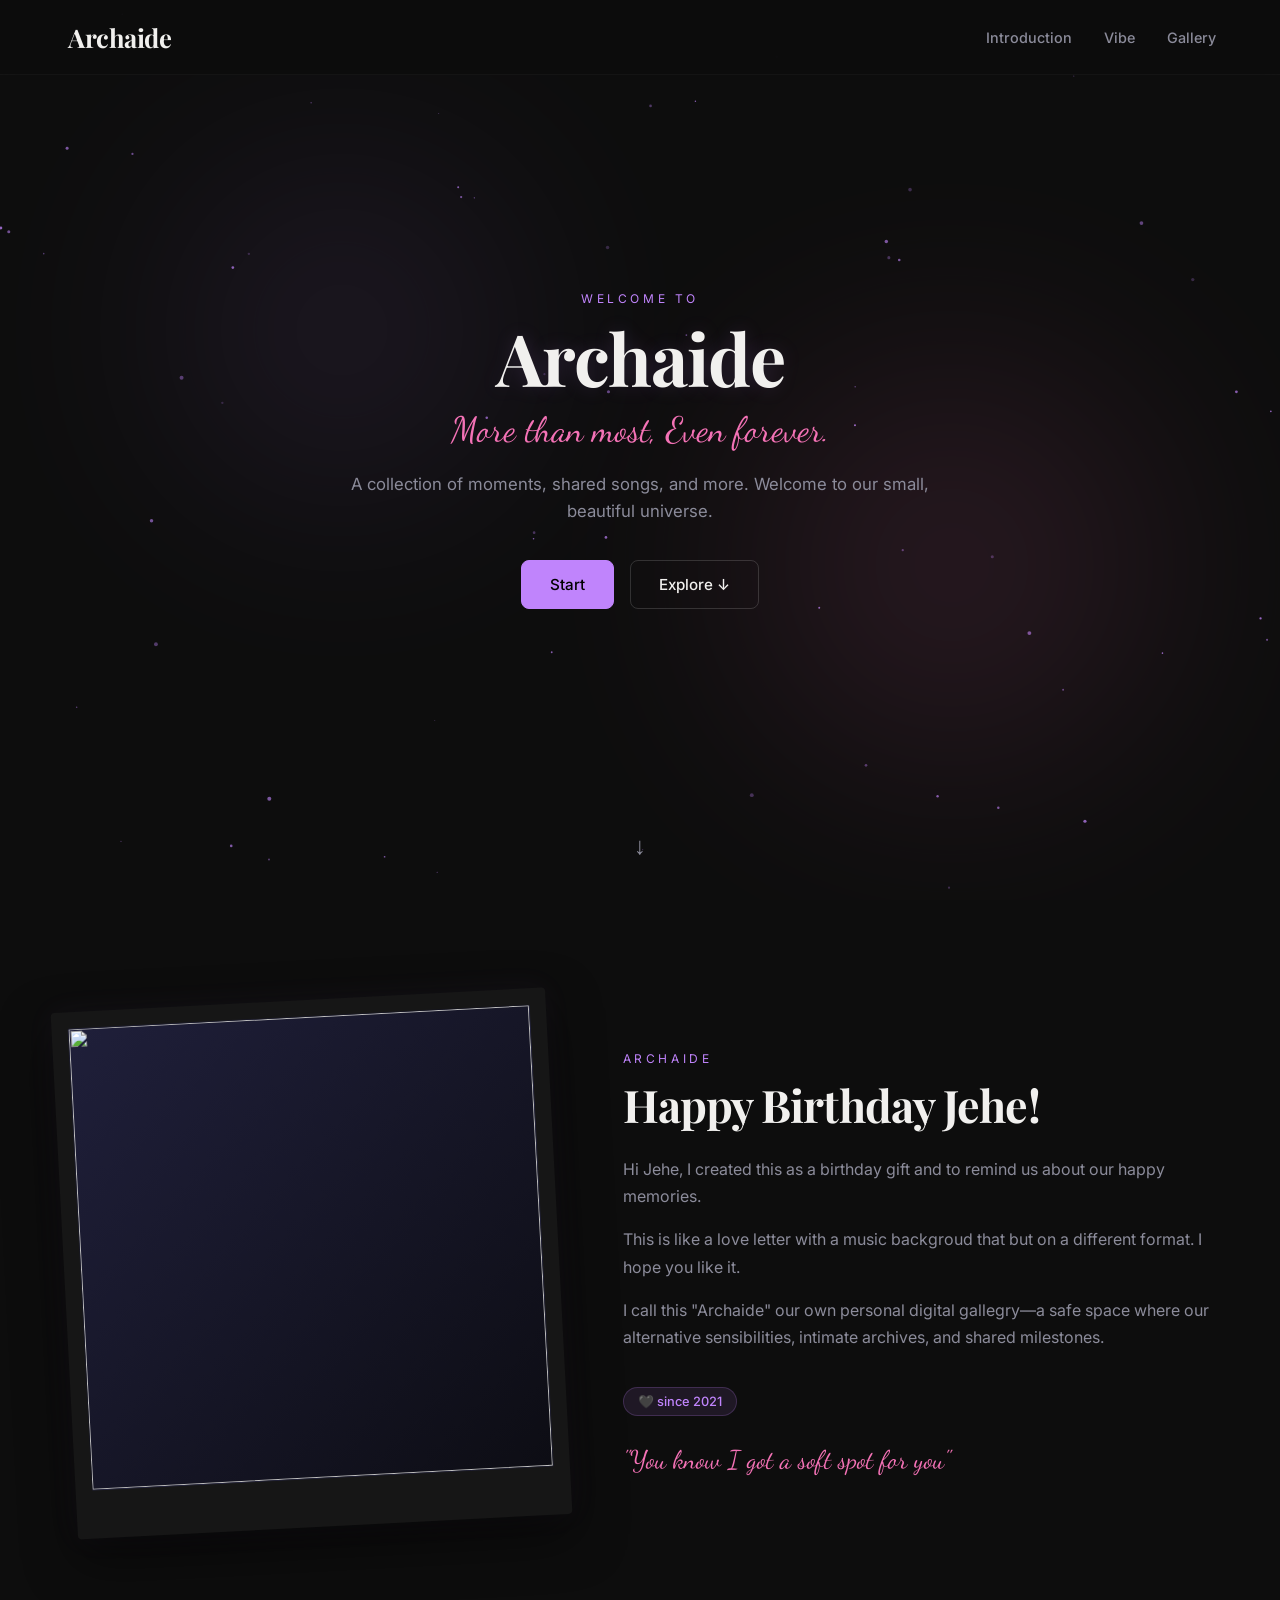
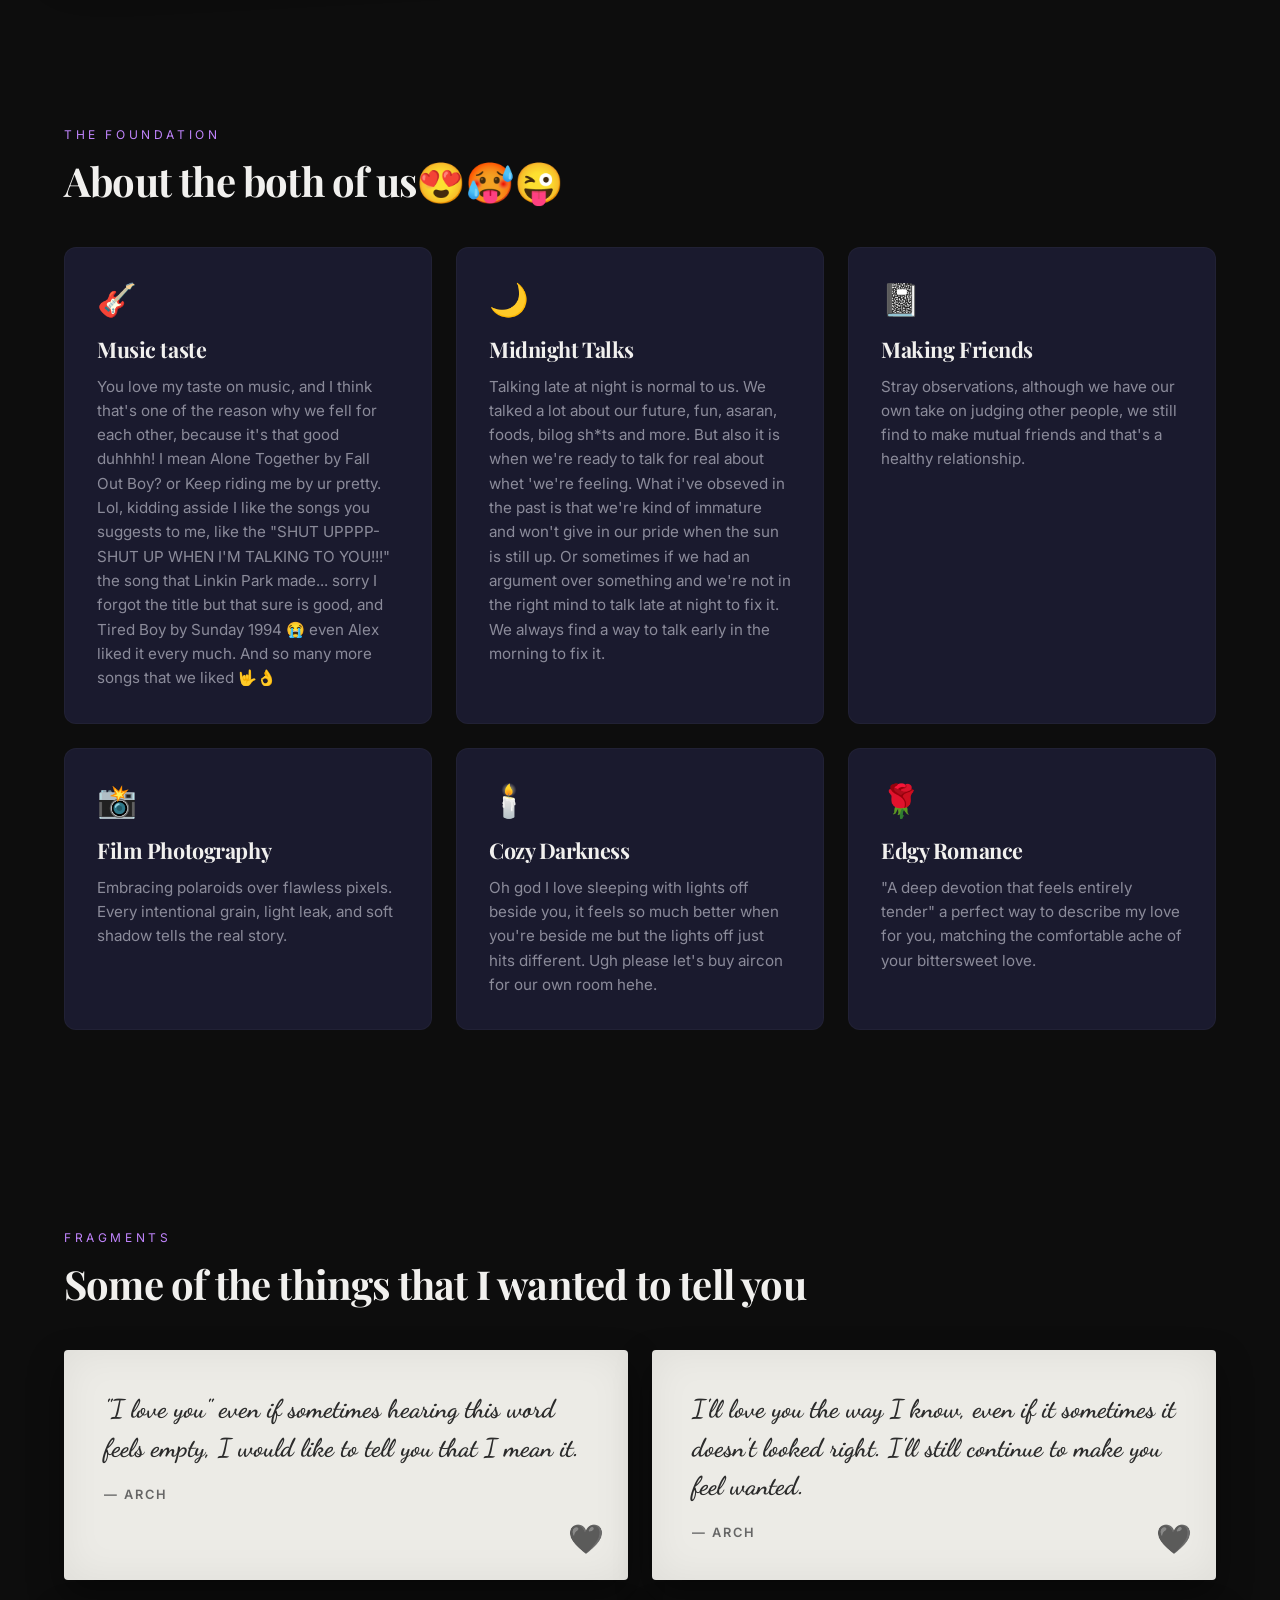
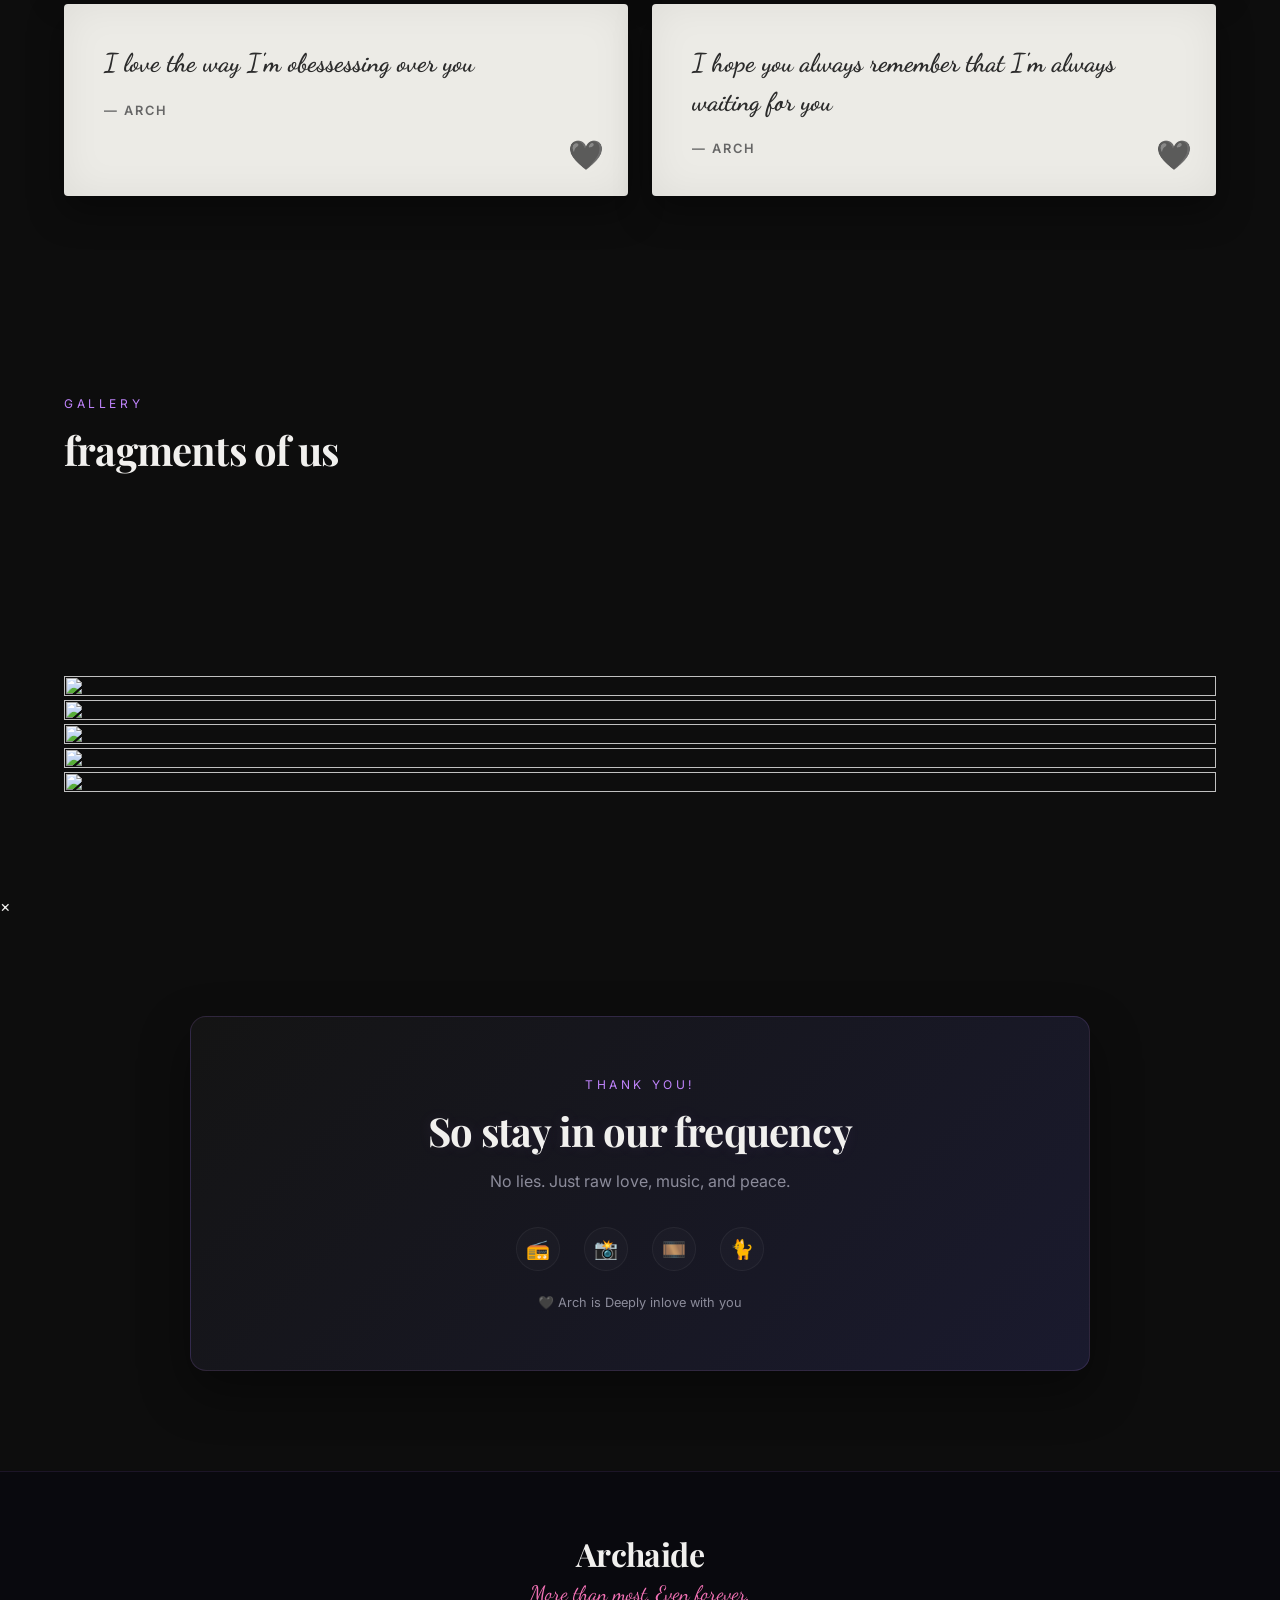
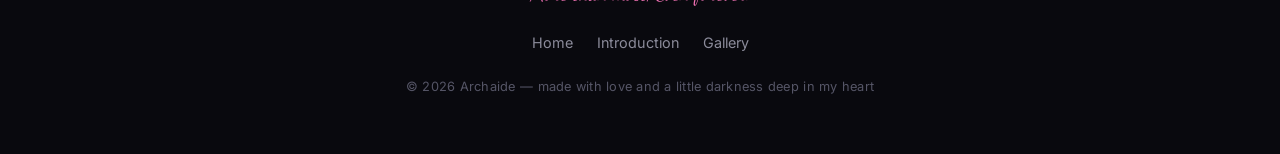
==== homepage.html @ 04b9ecdd "Add files via upload" ====
<!DOCTYPE html>
<html lang="en">


<head>
    <meta charset="UTF-8">
    <meta name="viewport" content="width=device-width, initial-scale=1.0">
    <title>Archaide ♥</title>
    <link rel="icon" type="image/png" href="./Resources/A.png">
    <link rel="preconnect" href="https://fonts.googleapis.com">
    <link rel="preconnect" href="https://fonts.gstatic.com" crossorigin>
    <link href="https://fonts.googleapis.com/css2?family=Dancing+Script:wght@500;700&family=Inter:wght@300;400;500;600&family=Playfair+Display:ital,wght@0,600;0,700;1,400&display=swap" rel="stylesheet">
    <link rel="stylesheet" href="styles.css">

</head>

<body>
    
    <header>
        <div class="nav-container">
            <a href="#hero" class="logo font-display"> <img src="/Resources/" alt=""> Archaide</a>
            <button class="menu-toggle" aria-label="Toggle Menu" id="menuBtn">
                <span></span>
                <span></span>
                <span></span>
            </button>
            <nav class="nav-links" id="navLinks">
                <a href="#about" class="nav-item">Introduction</a>
                <a href="#vibe" class="nav-item">Vibe</a>
                <a href="#gallery" class="nav-item">Gallery</a>
            </nav>
        </div>
    </header>

    <section id="hero">
        <canvas id="hero-canvas"></canvas>
        <div class="hero-orbs">
            <div class="orb orb-1"></div>
            <div class="orb orb-2"></div>
        </div>
        <div class="hero-content">
            <span class="sidebar-label section-eyebrow">welcome to</span>
            <h1 class="font-display">Archaide</h1>
            <span class="font-accent">More than most, Even forever.</span>
            <p class="hero-tagline">
                A collection of moments, shared songs, and more. Welcome to our small, beautiful universe.
            </p>
            <div class="hero-ctas">
                <a href="#about" class="btn btn-primary"> Start</a>
                <a href="#vibe" class="btn btn-outline">Explore &darr;</a>
            </div>
        </div>
        <button class="scroll-indicator" onclick="document.getElementById('about').scrollIntoView();" aria-label="Scroll down">
            &darr;
        </button>
    </section>
    
</div>

    <section id="about" class="reveal">
        <div class="grid about-wrapper">
            <div class="polaroid-container">
                <div class="polaroid">
                    <div class="photo-placeholder">
                        <img src="/Resources/jehe.jpg" class="responsive-img">
                    </div>
                </div>
            </div>
            <div class="about-text">
                <span class="section-eyebrow">ARCHAIDE</span>
                <h2 class="font-display">Happy Birthday Jehe!</h2>
                <p>
                    Hi Jehe, I created this as a birthday gift and to remind us about our happy memories.
                </p>
                <p>
                    This is like a love letter with a music backgroud that but on a different format. I hope you like it.
                </p>
                <p>
                    I call this "Archaide" our own personal digital gallegry—a safe space where our alternative sensibilities, intimate archives, and shared milestones.
                </p>
                <span class="badge-since">🖤 since 2021</span>
                <span class="font-accent about-quote">"You know  I got a soft spot for you"</span>
            </div>
        </div>
    </section>

    <section id="vibe" class="reveal">
        <span class="section-eyebrow">the foundation</span>
        <h2 class="section-title font-display">About the both of us😍🥵😜</h2>
        <div class="grid vibe-grid">
            <div class="dark-card vibe-card">
                <span class="vibe-icon">🎸</span>
                <h3>Music taste</h3>
                <p>You love my taste on music, and I think that's one of the reason why we fell for each other, because it's that good duhhhh! I mean Alone Together by Fall Out Boy? or Keep riding me by ur pretty. Lol, kidding asside I like the songs you suggests to me, like the "SHUT UPPPP- SHUT UP WHEN I'M TALKING TO YOU!!!" the song that Linkin Park made... sorry I forgot the title but that sure is good, and Tired Boy by Sunday 1994 😭 even Alex liked it every much. And so many more songs that we liked 🤟👌 </p>
            </div>
            <div class="dark-card vibe-card">
                <span class="vibe-icon">🌙</span>
                <h3>Midnight Talks </h3>
                <p>Talking late at night is normal to us. We talked a lot about our future, fun, asaran, foods, bilog sh*ts and more. But also it is when we're ready to talk for real about whet 'we're feeling. What i've obseved in the past is that we're kind of immature and won't give in our pride when the sun is still up. Or sometimes if we had an argument over something and we're not in the right mind to talk late at night to fix it. We always find a way to talk early in the morning to fix it. </p>
            </div>
            <div class="dark-card vibe-card">
                <span class="vibe-icon">📓</span>
                <h3>Making Friends</h3>
                <p>Stray observations, although we have our own take on judging other people, we still find to make mutual friends and that's a healthy relationship. </p>
            </div>
            <div class="dark-card vibe-card">
                <span class="vibe-icon">📸</span>
                <h3>Film Photography</h3>
                <p>Embracing polaroids over flawless pixels. Every intentional grain, light leak, and soft shadow tells the real story.</p>
            </div>
            <div class="dark-card vibe-card">
                <span class="vibe-icon">🕯️</span>
                <h3>Cozy Darkness</h3>
                <p>Oh god I love sleeping with lights off beside you, it feels so much better when you're beside me but the lights off just hits different. Ugh please let's buy aircon for our own room hehe. </p>
            </div>
            <div class="dark-card vibe-card">
                <span class="vibe-icon">🌹</span>
                <h3>Edgy Romance</h3>
                <p>"A deep devotion that feels entirely tender" a perfect way to describe my love for you, matching the comfortable ache of your bittersweet love.</p>
            </div>
        </div>
    </section>

    <section id="letters" class="reveal">
        <span class="section-eyebrow">fragments</span>
        <h2 class="section-title font-display">Some of the things that I wanted to tell you </h2>
        <div class="grid letters-grid">
            <div class="letter-card">
                <p>"I love you" even if sometimes hearing this word feels empty, I would like to tell you that I mean it. </p>
                <div class="letter-author">— Arch </div>
                <div class="wax-seal">🖤</div>
            </div>
            <div class="letter-card">
                <p>I'll love you the way I know, even if it sometimes it doesn't looked right. I'll still continue to make you feel wanted. </p>
                <div class="letter-author">— Arch </div>
                <div class="wax-seal">🖤</div>
            </div>
            <div class="letter-card">
                <p>I love the way I'm obessessing over you </p>
                <div class="letter-author">— Arch </div>
                <div class="wax-seal">🖤</div>
            </div>
            <div class="letter-card">
                <p>I hope you always remember that I'm always waiting for you</p>
                <div class="letter-author">— Arch </div>
                <div class="wax-seal">🖤</div>
            </div>
        </div>
    </section>

    <section id="gallery" class="reveal">
        <span class="section-eyebrow">Gallery</span>
        <h2 class="section-title font-display">fragments of us</h2>
        
        <div class="card">
            <img src="./images/bebi.jfif" alt="">
        </div>

        <div class="card">
            <img src="./images/pic compilation.png" alt="">
        </div>
        
        <div class="card">
            <img src="./images/ulala.jfif" alt="">
        </div>

        <div class="card">
            <img src="./images/kulet.jfif" alt="">
        </div>

        <div class="card">
            <img src="images/1.jfif" alt="" class="">
        </div>

        <div class="card">
            <img src="images/gastos.jpg" alt="" class="">
        </div>

        <div class="card">
            <img src="images/food.jfif" alt="" class="">
        </div>

        <div class="card">
            <img src="images/eje.jfif" alt="" class="">
        </div>

        <div class="card2">
            <img src="images/dila.gif" alt="" style="height: 100%; width: 100%; object-fit: contain;">
        </div>        

        <div class="card2">
            <img src="images/hipi.gif" alt="" style="height: 100%; width: 100%; object-fit: contain;">
        </div>

        <div class="card2">
            <img src="images/kiss.gif" alt="" style="height: 100%; width: 100%; object-fit: contain;">
        </div>

        <div class="card2">
            <img src="images/eto.gif" alt="" style="height: 100%; width: 100%; object-fit: contain;">
        </div>

        <div class="card2">
            <img src="images/69.gif" alt=""style="height: 100%; width: 100%; object-fit: contain;">
        </div>

    </section>
        <div class="lightbox" id="lightbox">

        <span class="close">&times;</span>

        <img id="lightbox-img">

    </div>

    <section id="connect" class="reveal">
        <div class="connect-box">
            <span class="section-eyebrow">Thank you! </span>
            <h2 class="font-display"> So stay in our frequency</h2>
            <p>No lies. Just raw love, music, and peace.</p>

            <div class="social-row">
                <a href="#" class="social-icon" aria-label="Spotify">📻</a>
                <a href="#" class="social-icon" aria-label="Instagram">📸</a>
                <a href="#" class="social-icon" aria-label="TikTok">🎞️</a>
                <a href="#" class="social-icon" aria-label="Twitter">🐈‍</a>
            </div>
            <span class="social-proof">🖤 Arch is Deeply inlove with you</span>
        </div>
    </section>

    <footer>
        <div class="footer-container">
            <a href="#hero" class="logo font-display">Archaide</a>
            <span class="font-accent">More than most, Even forever.</span>
            <div class="footer-nav">
                <a href="#hero">Home</a>
                <a href="#about">Introduction </a>
                <a href="#gallery">Gallery</a>
            </div>
            <p class="copyright">&copy; 2026 Archaide &mdash; made with love and a little darkness deep in my heart</p>
        </div>
    </footer>

</div>

    <script>
        
        // Mobile Menu Navigation Toggle
        const menuBtn = document.getElementById('menuBtn');
        const navLinks = document.getElementById('navLinks');
        const navItems = document.querySelectorAll('.nav-item');

        menuBtn.addEventListener('click', () => {
            menuBtn.classList.toggle('active');
            navLinks.classList.toggle('active');
        });

        navItems.forEach(item => {
            item.addEventListener('click', () => {
                menuBtn.classList.remove('active');
                navLinks.classList.remove('active');
            });
        });

        // Intersection Observer for Scroll Animations
        const revealElements = document.querySelectorAll('.reveal');
        const navLinksArr = document.querySelectorAll('.nav-links a');

        const observerOptions = {
            root: null,
            threshold: 0.15,
            rootMargin: "0px 0px -50px 0px"
        };

        const observer = new IntersectionObserver((entries) => {
            entries.forEach(entry => {
                if (entry.isIntersecting) {
                    entry.target.classList.add('active');
                    
                    // Update Active Nav Link based on Section ID
                    const id = entry.target.getAttribute('id');
                    if(id) {
                        navLinksArr.forEach(link => {
                            link.classList.remove('active');
                            if(link.getAttribute('href') === `#${id}`) {
                                link.classList.add('active');
                            }
                        });
                    }
                }
            });
        }, observerOptions);

        revealElements.forEach(element => observer.observe(element));

        // Background Starfield Animation
        const canvas = document.getElementById('hero-canvas');
        const ctx = canvas.getContext('2d');

        let stars = [];
        const numStars = 65;

        function resizeCanvas() {
            canvas.width = window.innerWidth;
            canvas.height = window.innerHeight;
            initStars();
        }

        class Star {
            constructor() {
                this.x = Math.random() * canvas.width;
                this.y = Math.random() * canvas.height;
                this.size = Math.random() * 1.5 + 0.5;
                this.speedY = -(Math.random() * 0.15 + 0.05);
                this.opacity = Math.random() * 0.6 + 0.2;
                this.fadeDirection = Math.random() > 0.5 ? 1 : -1;
            }

            update() {
                this.y += this.speedY;
                if (this.y < 0) {
                    this.y = canvas.height;
                    this.x = Math.random() * canvas.width;
                }

                // Smooth Twinkle effect
                this.opacity += 0.005 * this.fadeDirection;
                if (this.opacity >= 0.8 || this.opacity <= 0.1) {
                    this.fadeDirection *= -1;
                }
            }

            draw() {
                ctx.fillStyle = `rgba(192, 132, 252, ${this.opacity})`;
                ctx.beginPath();
                ctx.arc(this.x, this.y, this.size, 0, Math.PI * 2);
                ctx.fill();
            }
        }

        function initStars() {
            stars = [];
            for (let i = 0; i < numStars; i++) {
                stars.push(new Star());
            }
        }

        function animateStars() {
            ctx.clearRect(0, 0, canvas.width, canvas.height);
            stars.forEach(star => {
                star.update();
                star.draw();
            });
            requestAnimationFrame(animateStars);
        }

        window.addEventListener('resize', resizeCanvas);
        resizeCanvas();
        animateStars();

const images = document.querySelectorAll(".card img");

const lightbox = document.getElementById("lightbox");

const lightboxImg = document.getElementById("lightbox-img");

const close = document.querySelector(".close");

images.forEach(image => {

    image.addEventListener("click", () => {

        lightbox.style.display = "flex";

        lightboxImg.src = image.src;

    });

});

close.addEventListener("click", () => {

    lightbox.style.display = "none";

});

lightbox.addEventListener("click", (e)=>{

    if(e.target !== lightboxImg){

        lightbox.style.display = "none";
    }

});

    </script>

 
    <!--
    <iframe src="./Archaide/Music/widget.html" class="spotify-iframe-container" allow="autoplay"></iframe>
        -->
        
</body>

        
</html>
---- styles.css ----
:root {
            --bg: #0D0D0D;
            --surface: #141414;
            --card: #1A1A2E;
            --primary: #C084FC;
            --secondary: #F472B6;
            --text-primary: #F1F0EE;
            --text-muted: #8B8B9A;
            --glow: rgba(192, 132, 252, 0.15);
            --transition: all 0.4s cubic-bezier(0.16, 1, 0.3, 1);
        }

        * {
            box-sizing: border-box;
            margin: 0;
            padding: 0;
        }

        html {
            scroll-behavior: smooth;
            background-color: var(--bg);
            color: var(--text-primary);
            font-family: 'Inter', sans-serif;
            overflow-x: hidden;
        }

        body {
            overflow-x: hidden;
            position: relative;
        }

        /* Custom Scrollbar */
        ::-webkit-scrollbar {
            width: 8px;
        }
        ::-webkit-scrollbar-track {
            background: var(--bg);
        }
        ::-webkit-scrollbar-thumb {
            background: #252538;
            border-radius: 4px;
        }
        ::-webkit-scrollbar-thumb:hover {
            background: var(--primary);
        }

        /* Utility Typography */
        h1, h2, h3, .font-display {
            font-family: 'Playfair Display', serif;
            font-weight: 700;
            letter-spacing: -0.02em;
        }

        .font-accent {
            font-family: 'Dancing Script', cursive;
            color: var(--secondary);
        }

        .section-eyebrow {
            font-family: 'Inter', sans-serif;
            font-size: 0.75rem;
            text-transform: uppercase;
            letter-spacing: 0.3em;
            color: var(--primary);
            margin-bottom: 0.75rem;
            display: block;
        }

        .section-title {
            font-size: 2.5rem;
            margin-bottom: 2.5rem;
            position: relative;
        }

        .section-title span {
            display: block;
        }

        /* Scroll Animation Base */
        .reveal {
            opacity: 0;
            transform: translateY(30px);
            transition: opacity 0.8s ease, transform 0.8s ease;
        }

        .reveal.active {
            opacity: 1;
            transform: translateY(0);
        }

        /* Layout Helpers */
        section {
            padding: 100px 24px;
            max-width: 1200px;
            margin: 0 auto;
            position: relative;
            z-index: 2;
        }

        .grid {
            display: grid;
            gap: 24px;
        }

        /* Shared Card Component */
        .dark-card {
            background: var(--card);
            border: 1px solid rgba(255, 255, 255, 0.03);
            border-radius: 12px;
            padding: 32px;
            transition: var(--transition);
            position: relative;
            overflow: hidden;
        }

        .dark-card:hover {
            transform: translateY(-4px);
            border-color: rgba(192, 132, 252, 0.3);
            box-shadow: 0 12px 40px var(--glow);
        }

        /* Fixed Navigation */
        header {
            position: fixed;
            top: 0;
            left: 0;
            width: 100%;
            z-index: 100;
            background: rgba(13, 13, 13, 0.75);
            backdrop-filter: blur(12px);
            -webkit-backdrop-filter: blur(12px);
            border-bottom: 1px solid rgba(255, 255, 255, 0.03);
        }

        .nav-container {
            max-width: 1200px;
            margin: 0 auto;
            display: flex;
            justify-content: space-between;
            align-items: center;
            padding: 20px 24px;
        }

        .logo {
            font-size: 1.6rem;
            color: var(--text-primary);
            text-decoration: none;
            transition: var(--transition);
        }

        .logo:hover {
            text-shadow: 0 0 10px var(--primary);
        }

        .nav-links {
            display: flex;
            gap: 32px;
            align-items: center;
        }

        .nav-links a {
            color: var(--text-muted);
            text-decoration: none;
            font-size: 0.9rem;
            font-weight: 500;
            transition: var(--transition);
            position: relative;
            padding: 4px 0;
        }

        .nav-links a:hover, .nav-links a.active {
            color: var(--text-primary);
        }

        .nav-links a::after {
            content: '';
            position: absolute;
            bottom: 0;
            left: 0;
            width: 0;
            height: 2px;
            background: linear-gradient(90deg, var(--primary), var(--secondary));
            transition: var(--transition);
        }

        .nav-links a:hover::after, .nav-links a.active::after {
            width: 100%;
        }

        /* Mobile Hamburger */
        .menu-toggle {
            display: none;
            flex-direction: column;
            gap: 6px;
            cursor: pointer;
            background: none;
            border: none;
            z-index: 110;
        }

        .menu-toggle span {
            display: block;
            width: 24px;
            height: 2px;
            background-color: var(--text-primary);
            transition: var(--transition);
        }

        /* Buttons */
        .btn {
            display: inline-flex;
            align-items: center;
            justify-content: center;
            padding: 14px 28px;
            border-radius: 8px;
            font-size: 0.95rem;
            font-weight: 500;
            text-decoration: none;
            cursor: pointer;
            transition: var(--transition);
        }

        .btn-primary {
            background: var(--primary);
            color: #000;
            border: 1px solid var(--primary);
        }

        .btn-primary:hover {
            background: transparent;
            color: var(--primary);
            box-shadow: 0 0 25px rgba(192, 132, 252, 0.4);
            transform: scale(1.03);
        }

        .btn-outline {
            background: transparent;
            color: var(--text-primary);
            border: 1px solid rgba(255, 255, 255, 0.15);
        }

        .btn-outline:hover {
            border-color: var(--secondary);
            color: var(--secondary);
            box-shadow: 0 0 25px rgba(244, 114, 182, 0.2);
            transform: scale(1.03);
        }

        /* 1. HERO SECTION */
        #hero {
            height: 100vh;
            max-width: 100%;
            padding: 0;
            display: flex;
            align-items: center;
            justify-content: center;
            text-align: center;
            position: relative;
            overflow: hidden;
        }

        #hero-canvas {
            position: absolute;
            top: 0;
            left: 0;
            width: 100%;
            height: 100%;
            z-index: 1;
            pointer-events: none;
        }

        .hero-content {
            position: relative;
            z-index: 3;
            max-width: 650px;
            padding: 0 24px;
        }

        .hero-orbs {
            position: absolute;
            width: 100%;
            height: 100%;
            top: 0;
            left: 0;
            z-index: 2;
            pointer-events: none;
        }

        .orb {
            position: absolute;
            border-radius: 50%;
            filter: blur(120px);
            opacity: 0.12;
            animation: floatOrb 12s infinite ease-in-out alternate;
        }

        .orb-1 {
            width: 300px;
            height: 300px;
            background: var(--primary);
            top: 20%;
            left: 15%;
        }

        .orb-2 {
            width: 400px;
            height: 400px;
            background: var(--secondary);
            bottom: 15%;
            right: 10%;
            animation-delay: -4s;
        }

        #hero h1 {
            font-size: 4.5rem;
            margin: 12px 0;
            text-shadow: 0 0 20px var(--glow);
            line-height: 1.1;
        }

        #hero .font-accent {
            font-size: 2.2rem;
            display: block;
            margin-bottom: 20px;
        }

        .hero-tagline {
            color: var(--text-muted);
            font-size: 1.05rem;
            line-height: 1.6;
            margin-bottom: 36px;
        }

        .hero-ctas {
            display: flex;
            gap: 16px;
            justify-content: center;
        }

        .scroll-indicator {
            position: absolute;
            bottom: 40px;
            left: 50%;
            transform: translateX(-50%);
            z-index: 3;
            color: var(--text-muted);
            animation: bounce 2s infinite;
            cursor: pointer;
            background: none;
            border: none;
            font-size: 1.5rem;
            transition: var(--transition);
        }
        .scroll-indicator:hover {
            color: var(--primary);
        }

        /* 2. ABOUT US SECTION */
        .about-wrapper {
            grid-template-columns: 1fr 1.2fr;
            align-items: center;
            gap: 64px;
        }

        .polaroid-container {
            position: relative;
        }

        .polaroid {
            background: #161616;
            padding: 16px 16px 48px 16px;
            border-radius: 4px;
            box-shadow: 0 20px 50px rgba(0,0,0,0.5), 0 0 30px rgba(192, 132, 252, 0.05);
            transform: rotate(-3deg);
            transition: var(--transition);
        }

        .polaroid:hover {
            transform: rotate(0deg) scale(1.02);
            box-shadow: 0 25px 60px rgba(0,0,0,0.6), 0 0 40px rgba(192, 132, 252, 0.15);
        }

        .polaroid .photo-placeholder {
            width: 100%;
            aspect-ratio: 1/1;
            background: linear-gradient(135deg, #1f1f3a, #0d0d14);
            display: flex;
            flex-direction: column;
            align-items: center;
            justify-content: center;
            gap: 12px;
            color: var(--text-muted);
            border-radius: 2px;
            border: 1px solid rgba(255,255,255,0.02);
            
        }

        .polaroid .photo-placeholder img {
            width: 100%;
            height: 100%;
            object-fit: contain;
        }

        .badge-since {
            display: inline-block;
            background: rgba(192, 132, 252, 0.1);
            border: 1px solid rgba(192, 132, 252, 0.2);
            color: var(--primary);
            padding: 6px 14px;
            border-radius: 20px;
            font-size: 0.8rem;
            font-weight: 500;
            margin-top: 20px;
        }

        .about-text h2 {
            font-size: 2.8rem;
            margin-bottom: 24px;
            line-height: 1.2;
        }

        .about-text p {
            color: var(--text-muted);
            line-height: 1.7;
            margin-bottom: 16px;
            font-size: 1rem;
        }

        .about-quote {
            font-size: 1.6rem;
            margin-top: 28px;
            display: block;
        }

        /* 3. OUR VIBE / AESTHETIC SECTION */
        .vibe-grid {
            grid-template-columns: repeat(3, 1fr);
        }

        .vibe-card .vibe-icon {
            font-size: 2rem;
            margin-bottom: 16px;
            display: block;
        }

        .vibe-card h3 {
            font-size: 1.35rem;
            margin-bottom: 12px;
            color: var(--text-primary);
        }

        .vibe-card p {
            color: var(--text-muted);
            line-height: 1.6;
            font-size: 0.95rem;
        }

        /* 4. LOVE LETTERS SECTION */
        .letters-grid {
            grid-template-columns: repeat(2, 1fr);
        }

        .letter-card {
            background: #ecebe6;
            color: #2b2b2b;
            border-radius: 4px;
            padding: 40px;
            position: relative;
            box-shadow: inset 0 0 40px rgba(0,0,0,0.06), 0 15px 35px rgba(0,0,0,0.4);
            border: none;
        }

        .letter-card:hover {
            transform: translateY(-4px);
            box-shadow: inset 0 0 40px rgba(0,0,0,0.06), 0 20px 45px rgba(192,132,252,0.15);
        }

        .letter-card .wax-seal {
            position: absolute;
            bottom: 24px;
            right: 24px;
            font-size: 1.8rem;
            opacity: 0.85;
            user-select: none;
        }

        .letter-card p {
            font-family: 'Dancing Script', cursive;
            font-size: 1.6rem;
            line-height: 1.5;
            margin-bottom: 20px;
            font-weight: 700;
        }

        .letter-card .letter-author {
            font-family: 'Inter', sans-serif;
            font-size: 0.8rem;
            text-transform: uppercase;
            letter-spacing: 0.15em;
            color: #666;
            font-weight: 600;
        }

        /* 5. MILESTONES SECTION */
        .timeline {
            position: relative;
            max-width: 900px;
            margin: 40px auto 0 auto;
            padding: 20px 0;
        }

        .timeline::before {
            content: '';
            position: absolute;
            top: 0;
            bottom: 0;
            left: 50%;
            width: 2px;
            transform: translateX(-50%);
            background: linear-gradient(to bottom, var(--primary), var(--secondary));
        }

        .timeline-item {
            position: relative;
            width: 50%;
            padding: 20px 40px;
            box-sizing: border-box;
        }

        .timeline-item.left {
            left: 0;
            text-align: right;
        }

        .timeline-item.right {
            left: 50%;
            text-align: left;
        }

        .timeline-dot {
            position: absolute;
            top: 35px;
            width: 14px;
            height: 14px;
            border-radius: 50%;
            background: var(--primary);
            border: 3px solid var(--bg);
            box-shadow: 0 0 10px var(--primary);
            z-index: 5;
        }

        .timeline-item.left .timeline-dot {
            right: -7px;
        }

        .timeline-item.right .timeline-dot {
            left: -7px;
        }

        .timeline-card {
            background: var(--card);
            padding: 24px;
            border-radius: 12px;
            border: 1px solid rgba(255, 255, 255, 0.03);
            transition: var(--transition);
        }

        .timeline-card:hover {
            border-color: rgba(244, 114, 182, 0.3);
            box-shadow: 0 10px 30px rgba(244, 114, 182, 0.1);
        }

        .timeline-year {
            font-family: 'Playfair Display', serif;
            font-size: 1.5rem;
            color: var(--primary);
            font-weight: 700;
            margin-bottom: 4px;
            display: block;
        }

        .timeline-card h3 {
            font-size: 1.2rem;
            margin-bottom: 8px;
            color: var(--text-primary);
        }

        .timeline-card p {
            color: var(--text-muted);
            font-size: 0.9rem;
            line-height: 1.5;
        }

        /* 6. WHAT WE OFFER SECTION */
        .offer-grid {
            grid-template-columns: repeat(3, 1fr);
            align-items: stretch;
            margin-top: 20px;
        }

        .offer-card {
            display: flex;
            flex-direction: column;
            justify-content: space-between;
            height: 100%;
        }

        .offer-card.popular {
            border-color: var(--primary);
            box-shadow: 0 0 30px rgba(192, 132, 252, 0.1);
        }

        .popular-badge {
            position: absolute;
            top: 16px;
            right: 16px;
            background: var(--primary);
            color: #000;
            font-size: 0.7rem;
            font-weight: 600;
            text-transform: uppercase;
            padding: 4px 10px;
            border-radius: 12px;
            letter-spacing: 0.05em;
        }

        .offer-card h3 {
            font-size: 1.5rem;
            margin-bottom: 12px;
            display: flex;
            align-items: center;
            gap: 8px;
        }

        .offer-card p {
            color: var(--text-muted);
            font-size: 0.95rem;
            line-height: 1.6;
            margin-bottom: 32px;
        }

        .offer-card .btn {
            width: 100%;
            margin-top: auto;
        }

        /* 7. GALLERY SECTION */
        .gallery-masonry {
            columns: 3 280px;
            column-gap: 24px;
            margin-top: 20px;
        }

        .gallery-item {
            break-inside: avoid;
            margin-bottom: 24px;
            border-radius: 12px;
            overflow: hidden;
            background: var(--card);
            border: 1px solid rgba(255, 255, 255, 0.03);
            position: relative;
            cursor: pointer;
            transition: var(--transition);
        }

        .gallery-placeholder {
            width: 100%;
            background: linear-gradient(180deg, #161626 0%, #0e0e17 100%);
            position: relative;
            display: block;
        }

        /* Diverse aspect ratios for masonry feel */
        .ratio-1 { aspect-ratio: 1/1; }
        .ratio-2 { aspect-ratio: 3/4; }
        .ratio-3 { aspect-ratio: 2/3; }
        .ratio-4 { aspect-ratio: 4/5; }

        .gallery-overlay {
            position: absolute;
            top: 0;
            left: 0;
            width: 100%;
            height: 100%;
            background: linear-gradient(to top, rgba(13,13,13,0.95) 0%, rgba(13,13,13,0.2) 70%, transparent 100%);
            display: flex;
            align-items: flex-end;
            padding: 24px;
            opacity: 0;
            transition: var(--transition);
        }

        .gallery-item:hover {
            transform: scale(1.02);
            border-color: rgba(192, 132, 252, 0.3);
            box-shadow: 0 15px 35px rgba(0,0,0,0.5);
        }

        .gallery-item:hover .gallery-overlay {
            opacity: 1;
        }

        .gallery-overlay span {
            font-size: 1.4rem;
        }

        /* 8. NEWSLETTER / CONNECT SECTION */
        .connect-box {
            background: linear-gradient(135deg, #141414 0%, #1a1a2e 100%);
            border: 1px solid rgba(192, 132, 252, 0.15);
            border-radius: 16px;
            padding: 60px 40px;
            text-align: center;
            max-width: 900px;
            margin: 0 auto;
            position: relative;
            box-shadow: 0 20px 50px rgba(0,0,0,0.4);
        }

        .connect-box h2 {
            font-size: 2.5rem;
            margin-bottom: 12px;
            text-shadow: 0 0 15px rgba(192,132,252,0.1);
        }

        .connect-box p {
            color: var(--text-muted);
            max-width: 500px;
            margin: 0 auto 32px auto;
            font-size: 1rem;
            line-height: 1.6;
        }

        .form-container {
            display: flex;
            max-width: 550px;
            margin: 0 auto 32px auto;
            gap: 12px;
        }

        .form-container input[type="email"] {
            flex: 1;
            background: #0d0d14;
            border: 1px solid rgba(255, 255, 255, 0.08);
            padding: 16px 20px;
            border-radius: 8px;
            color: var(--text-primary);
            font-family: inherit;
            font-size: 0.95rem;
            transition: var(--transition);
        }

        .form-container input[type="email"]:focus {
            outline: none;
            border-color: var(--primary);
            box-shadow: 0 0 15px rgba(192, 132, 252, 0.15);
        }

        .social-row {
            display: flex;
            justify-content: center;
            gap: 24px;
            margin-bottom: 24px;
        }

        .social-icon {
            color: var(--text-muted);
            text-decoration: none;
            font-size: 1.2rem;
            transition: var(--transition);
            width: 44px;
            height: 44px;
            border-radius: 50%;
            background: rgba(255,255,255,0.02);
            display: flex;
            align-items: center;
            justify-content: center;
            border: 1px solid rgba(255,255,255,0.05);
        }

        .social-icon:hover {
            color: var(--secondary);
            border-color: var(--secondary);
            background: rgba(244, 114, 182, 0.05);
            transform: translateY(-2px);
        }

        .social-proof {
            font-size: 0.8rem;
            color: var(--text-muted);
            display: block;
        }

        /* 9. FOOTER */
        footer {
            border-top: 1px solid rgba(192, 132, 252, 0.1);
            background: #09090e;
            padding: 60px 24px;
            text-align: center;
            position: relative;
            z-index: 2;
        }

        .footer-container {
            max-width: 1200px;
            margin: 0 auto;
        }

        footer .logo {
            font-size: 2rem;
            margin-bottom: 6px;
            display: inline-block;
        }

        footer .font-accent {
            font-size: 1.3rem;
            display: block;
            margin-bottom: 28px;
        }

        .footer-nav {
            display: flex;
            justify-content: center;
            gap: 24px;
            margin-bottom: 28px;
        }

        .footer-nav a {
            color: var(--text-muted);
            text-decoration: none;
            font-size: 0.9rem;
            transition: var(--transition);
        }

        .footer-nav a:hover {
            color: var(--text-primary);
        }

        .copyright {
            font-size: 0.8rem;
            color: #555566;
            letter-spacing: 0.02em;
        }

        /* Responsive Breakpoints */
        @media (max-width: 968px) {
            .about-wrapper {
                grid-template-columns: 1fr;
                gap: 40px;
                text-align: center;
            }
            .polaroid {
                max-width: 380px;
                margin: 0 auto;
            }
            .vibe-grid {
                grid-template-columns: repeat(2, 1fr);
            }
            .letters-grid {
                grid-template-columns: 1fr;
            }
            .offer-grid {
                grid-template-columns: 1fr;
                max-width: 450px;
                margin: 20px auto 0 auto;
            }
            .timeline::before {
                left: 20px;
            }
            .timeline-item {
                width: 100%;
                padding-left: 50px;
                padding-right: 0;
            }
            .timeline-item.left {
                text-align: left;
            }
            .timeline-item.right {
                left: 0;
            }
            .timeline-item.left .timeline-dot,
            .timeline-item.right .timeline-dot {
                left: 13px;
            }
            #hero h1 {
                font-size: 3.2rem;
            }
            #hero .font-accent {
                font-size: 1.8rem;
            }
        }

        @media (max-width: 768px) {
            .nav-links {
                position: fixed;
                top: 0;
                right: -100%;
                width: 280px;
                height: 100vh;
                background: #11111a;
                flex-direction: column;
                justify-content: center;
                gap: 40px;
                transition: var(--transition);
                box-shadow: -10px 0 30px rgba(0,0,0,0.5);
                z-index: 105;
            }

            .nav-links.active {
                right: 0;
            }

            .menu-toggle {
                display: flex;
            }

            /* Hamburger animation */
            .menu-toggle.active span:nth-child(1) {
                transform: translateY(8px) rotate(45deg);
            }
            .menu-toggle.active span:nth-child(2) {
                opacity: 0;
            }
            .menu-toggle.active span:nth-child(3) {
                transform: translateY(-8px) rotate(-45deg);
            }

            .vibe-grid {
                grid-template-columns: 1fr;
            }

            .form-container {
                flex-direction: column;
            }

            .form-container .btn {
                width: 100%;
            }

            section {
                padding: 70px 20px;
            }

            .responsive-img {
             max-width: 100%;
             height: auto;
            }

 /* Container to pin the widget to the bottom right */
.floating-widget-container {
    position: fixed;
    bottom: 24px;
    right: 24px;
    z-index: 9999; /* Keeps it on top of all other page elements */
    transition: all 0.3s ease;
}

/* Base Widget settings */
.spotify-widget {
    background-color: var(--spotify-dark-grey);
    color: var(--spotify-white);
    width: 340px; /* Default desktop width */
    padding: 20px;
    border-radius: 16px;
    box-shadow: 0 12px 32px rgba(0, 0, 0, 0.6); /* Slightly deeper shadow for depth */
    border: 1px solid rgba(255, 255, 255, 0.08);
}

/* --- RESPONSIVE MEDIA QUERIES --- */

/* For smaller screens like Mobile Phones (Widths up to 480px) */
@media (max-width: 480px) {
    .floating-widget-container {
        bottom: 12px;
        right: 12px;
        left: 12px; /* Pulls it to the left edge to take up full available width safely */
    }

    .spotify-widget {
        width: auto; /* Lets it dynamically scale on mobile */
        padding: 16px; /* Slightly tighter padding to save screen real estate */
    }
    
    /* Optional: Hide the volume bar on mobile to save space */
    .volume-container {
        display: none; 
    }
    .controls {
        gap: 0px;
    }
}


/* Style the iframe container on your main page */
        .spotify-iframe-container {
            position: fixed;
            bottom: 24px;
            right: 24px;
            width: 340px;
            height: 260px; /* Adjust height based on your widget's final size */
            z-index: 9999;
            border: none;
            overflow: hidden;
            transition: all 0.3s ease;
        }

        /* Responsive styling for Mobile Devices */
        @media (max-width: 480px) {
            .spotify-iframe-container {
                bottom: 16px;
                right: 16px;
                left: 16px;
                width: calc(100% - 32px); /* Spans across the mobile screen with padding */
                height: 200px; /* If you hid the volume bar on mobile, shorten the iframe height */
            }

    
        }



/* gallery */

.gallery{

    width:90%;
    max-width:1200px;

    margin:auto;

    display:grid;
    grid-template-columns:repeat(auto-fit,minmax(250px,1fr));

    gap:20px;

    padding-bottom:40px;
}

.card{

    overflow:hidden;

    border-radius:12px;

    cursor:pointer;

    background:white;

    box-shadow:0 10px 20px rgba(0,0,0,.15);

    transition:.3s;

    margin: 3px;
}

.card2{

    overflow:hidden;

    border-radius:12px;

    cursor:pointer;

    background:white;

    box-shadow:0 10px 20px rgba(0,0,0,.15);

    transition:.3s;

    margin: 3px;
}

.card:hover{

    transform:translateY(-8px);
}

.card img{

    width:100%;

    height:250px;

    object-fit:cover;

    display:block;

    transition:.4s;

    
}

.card:hover img{

    transform:scale(1.08);
}

/* Lightbox */

.lightbox{

    position:fixed;

    left:0;
    top:0;

    width:100%;
    height:100%;

    background:rgba(0,0,0,.9);

    display:none;

    justify-content:center;

    align-items:center;

    z-index:1000;
}

.lightbox img{

    max-width:90%;

    max-height:85%;

    border-radius:10px;

    animation:zoom .3s;
}

.close{

    position:absolute;

    top:25px;

    right:35px;

    color:white;

    font-size:45px;

    cursor:pointer;
}

@keyframes zoom{

    from{
        transform:scale(.6);
        opacity:0;
    }

    to{
        transform:scale(1);
        opacity:1;
    }
}

@media(max-width:768px){

    header h1{
        font-size:32px;
    }

    .card img{

        height:200px;
    }

}
        
    }
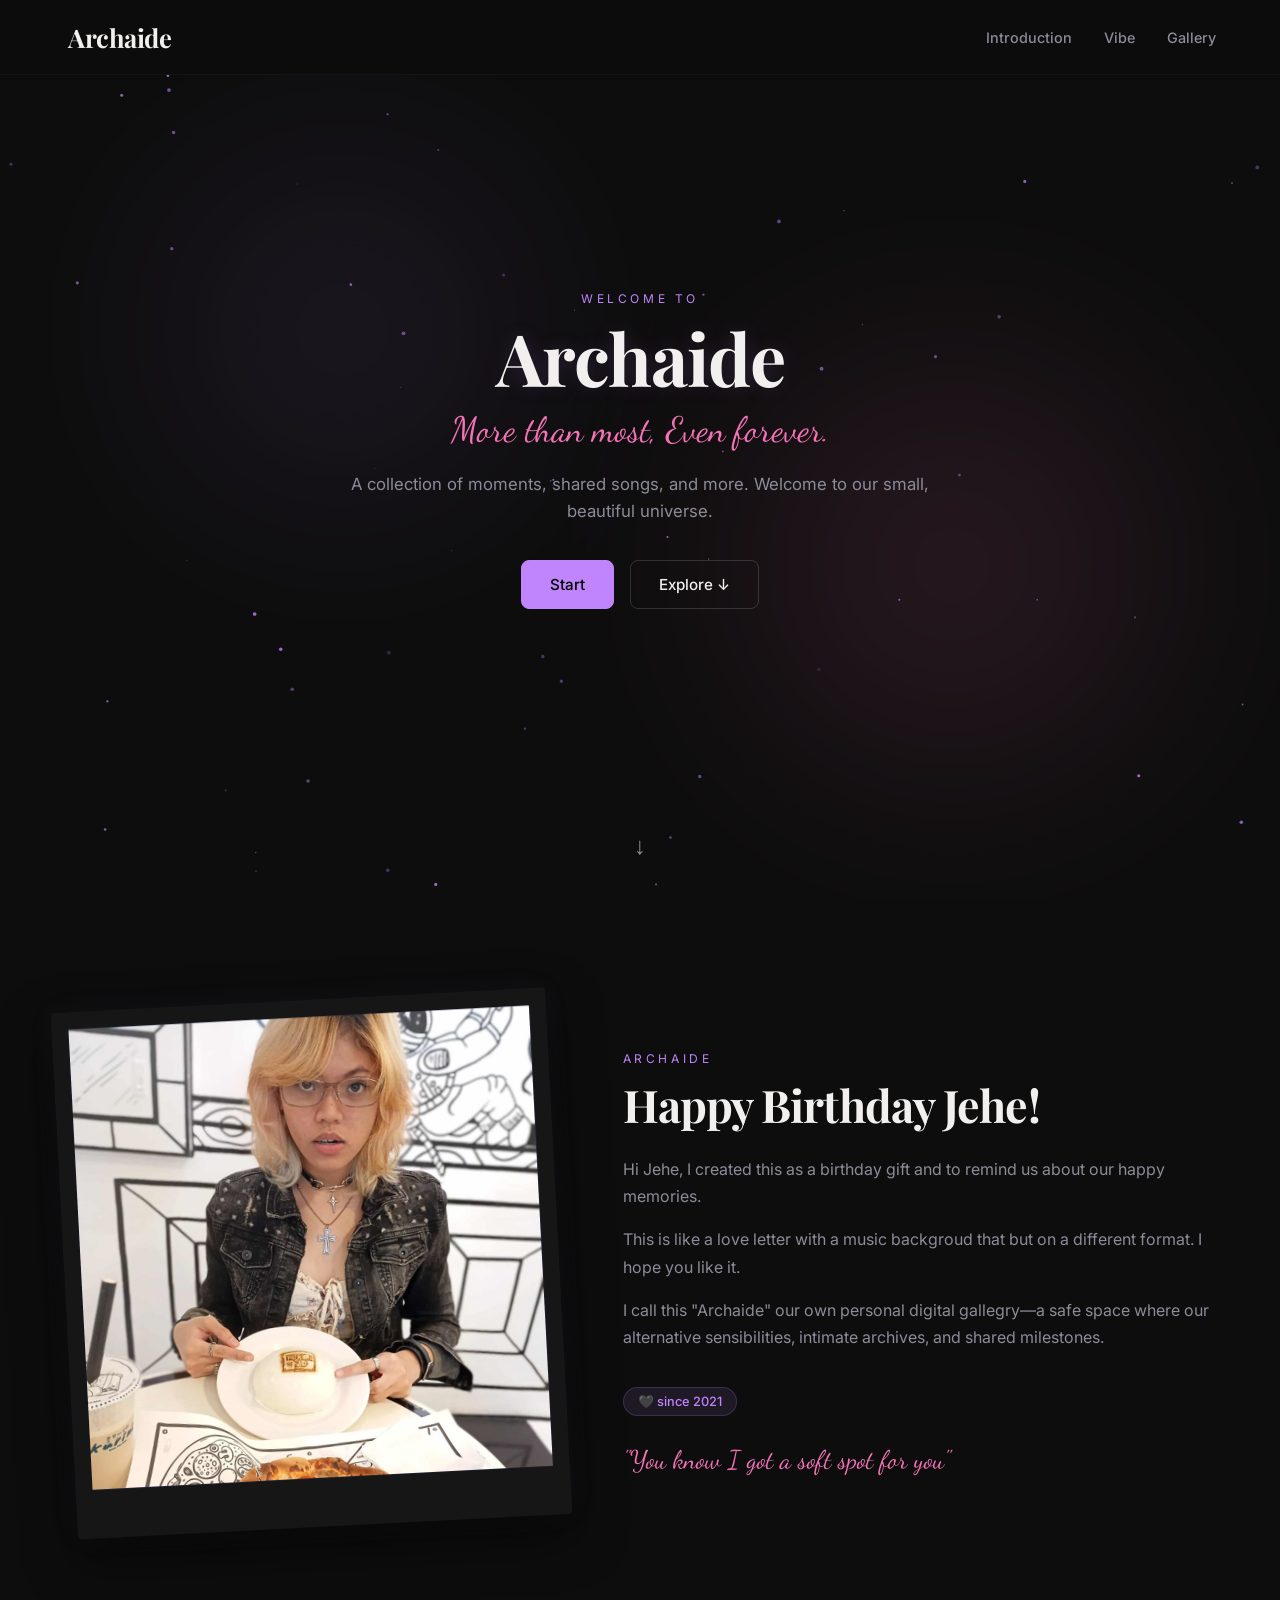
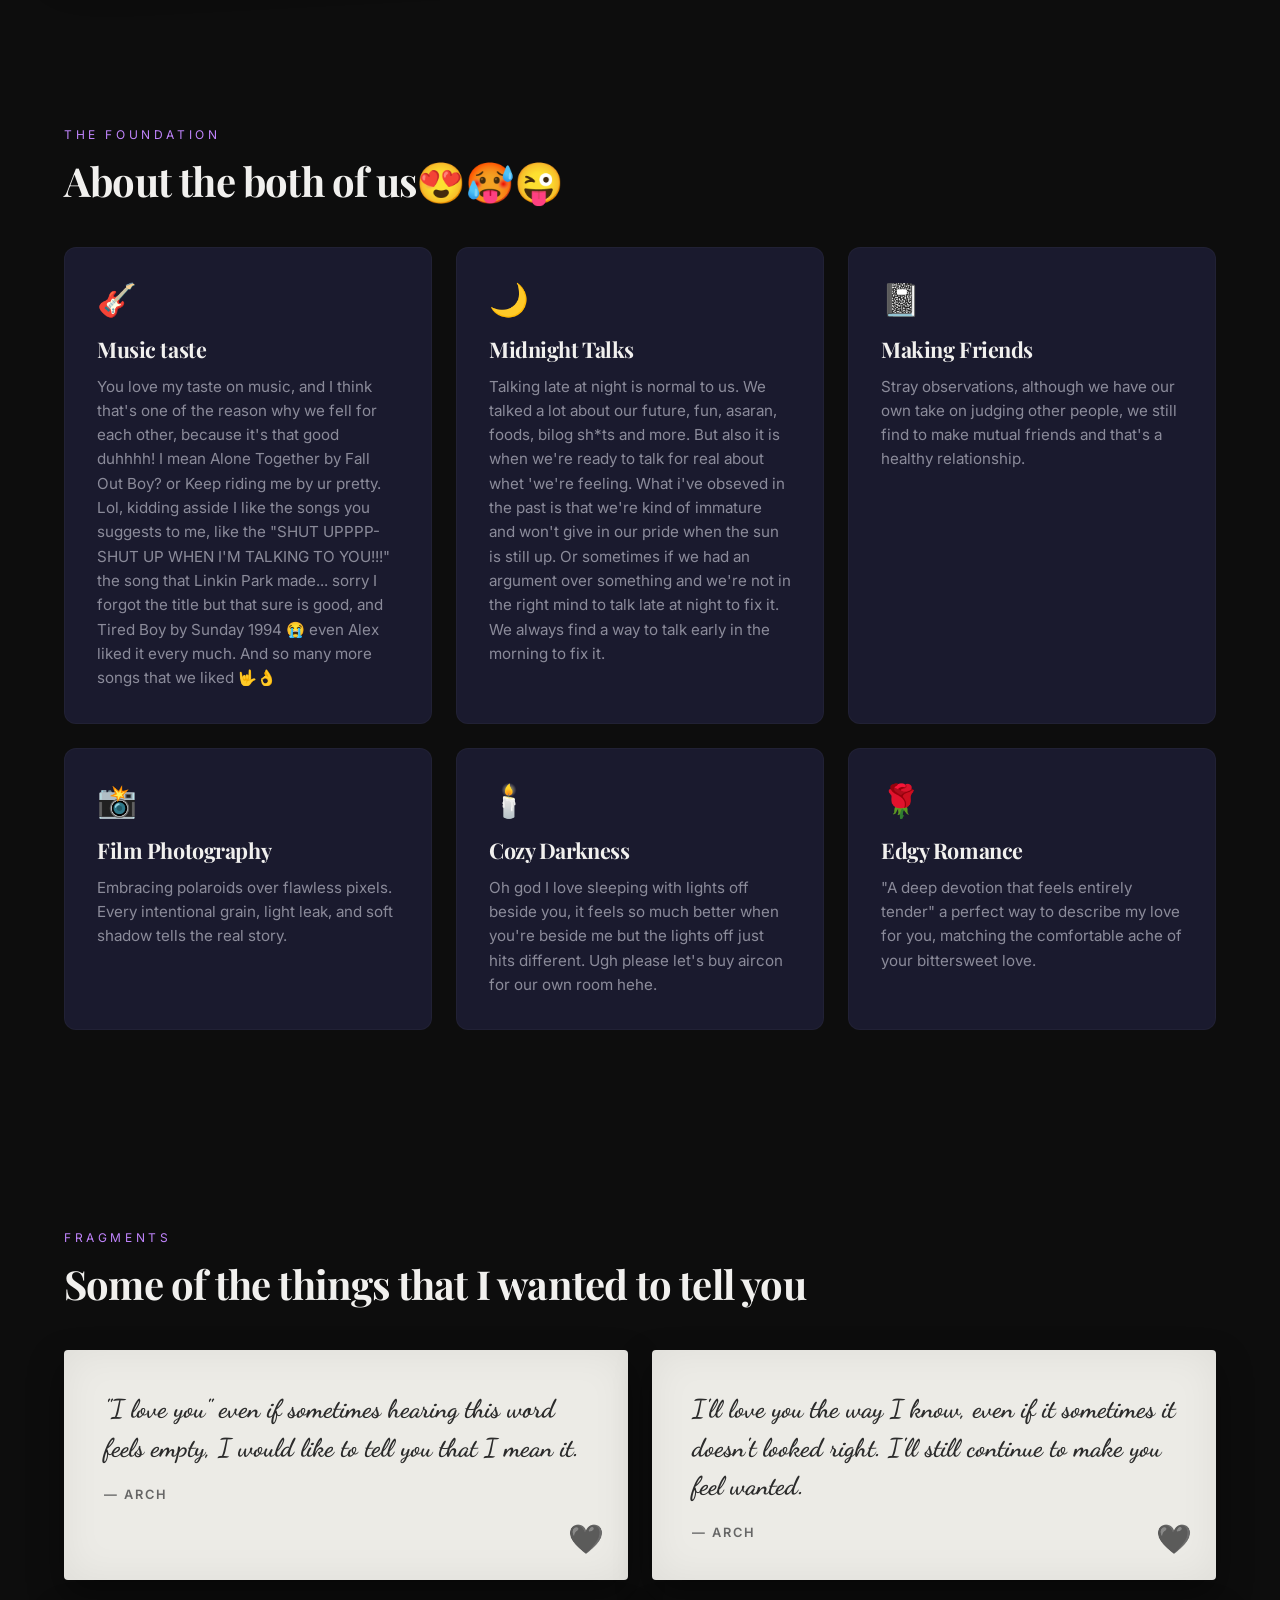
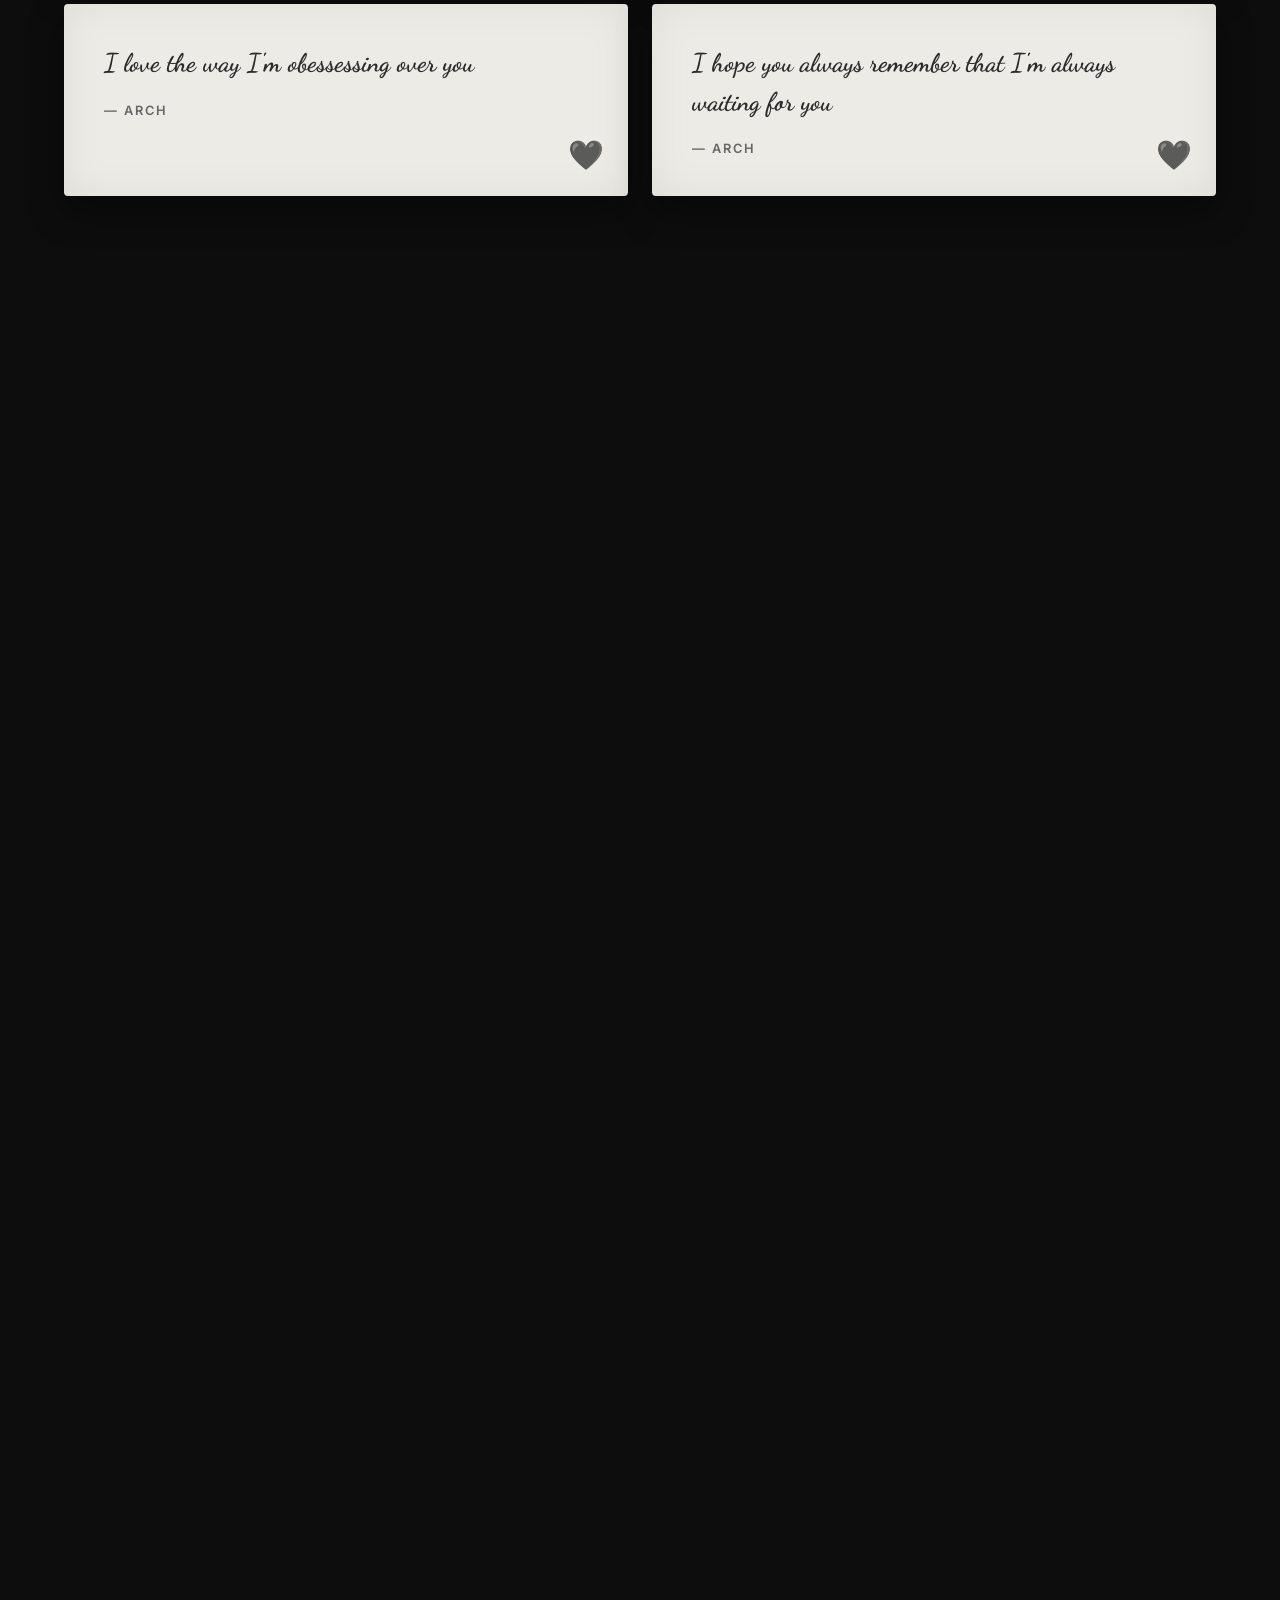
==== commit ae9def47: "Update homepage.html" ====
--- a/homepage.html
+++ b/homepage.html
@@ -397,11 +397,10 @@
     </script>
 
  
-    <!--
     <iframe src="./Archaide/Music/widget.html" class="spotify-iframe-container" allow="autoplay"></iframe>
-        -->
+    
         
 </body>
 
         
-</html>+</html>
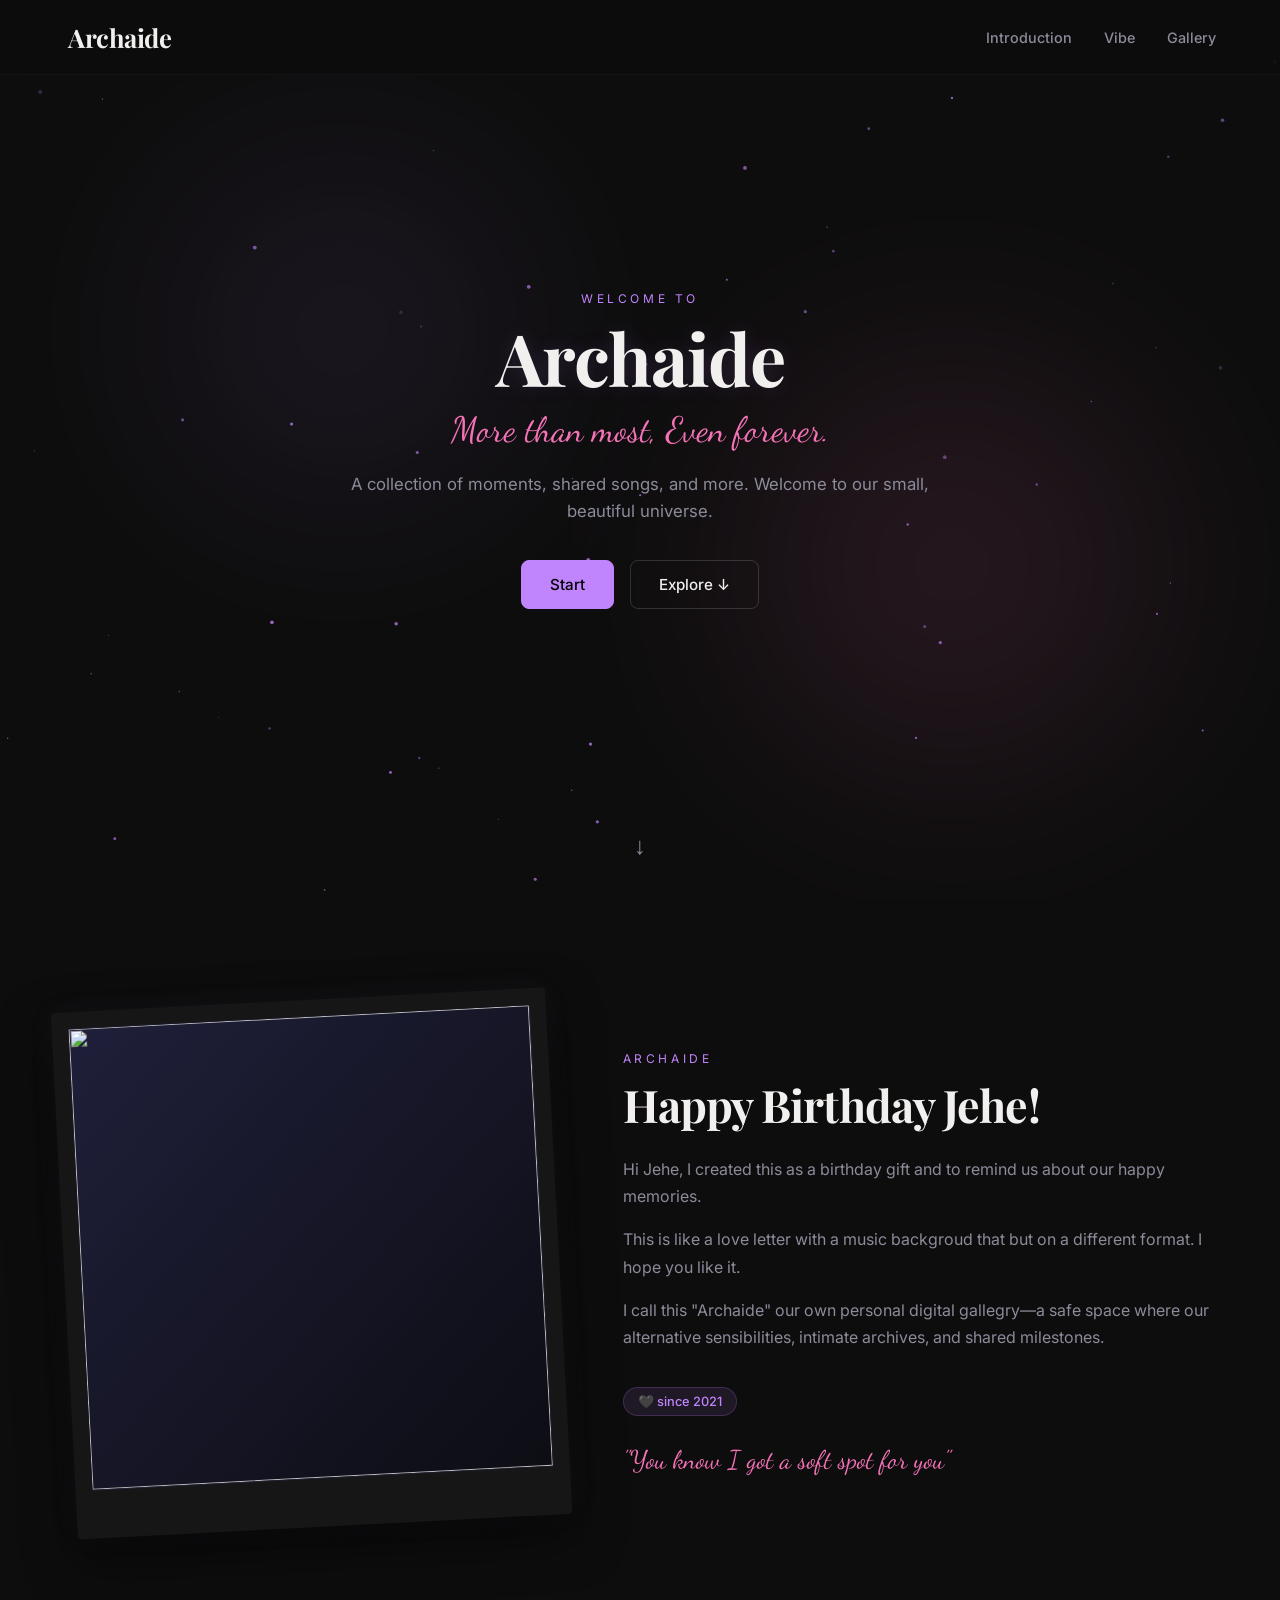
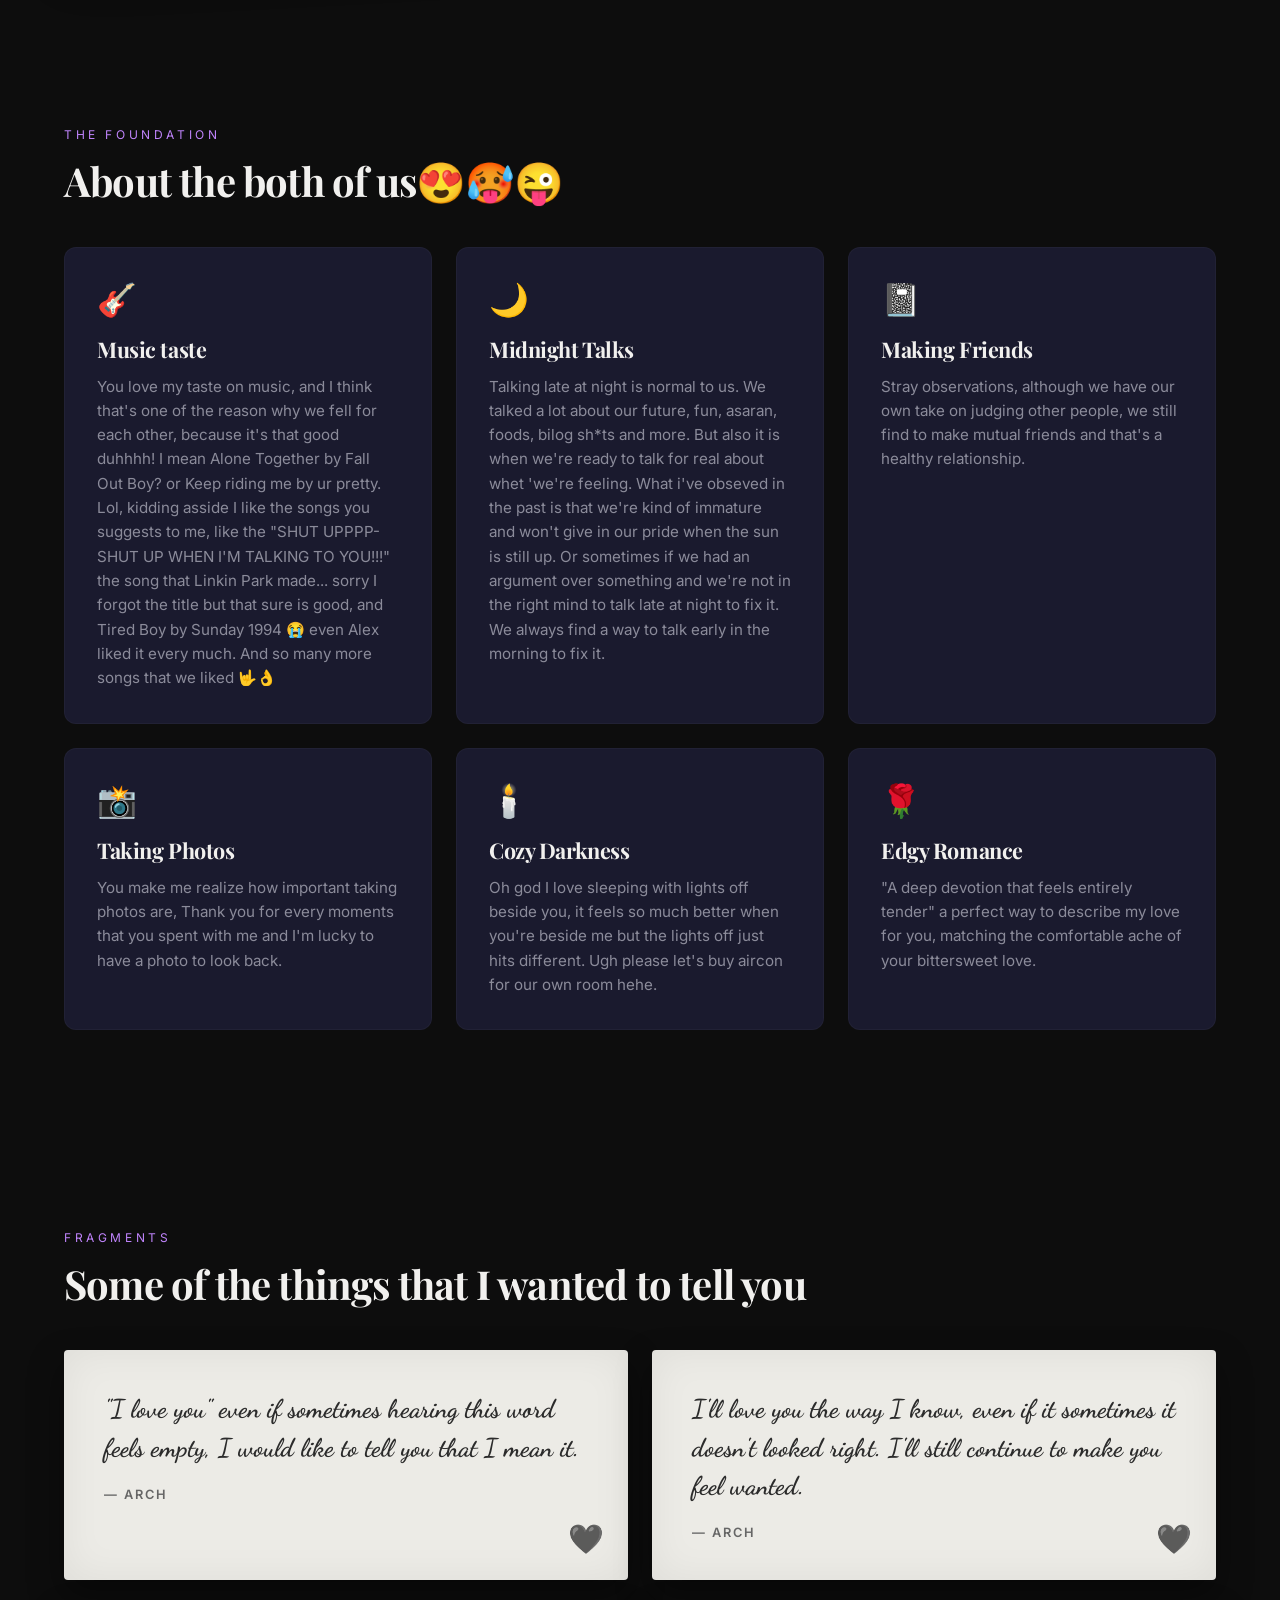
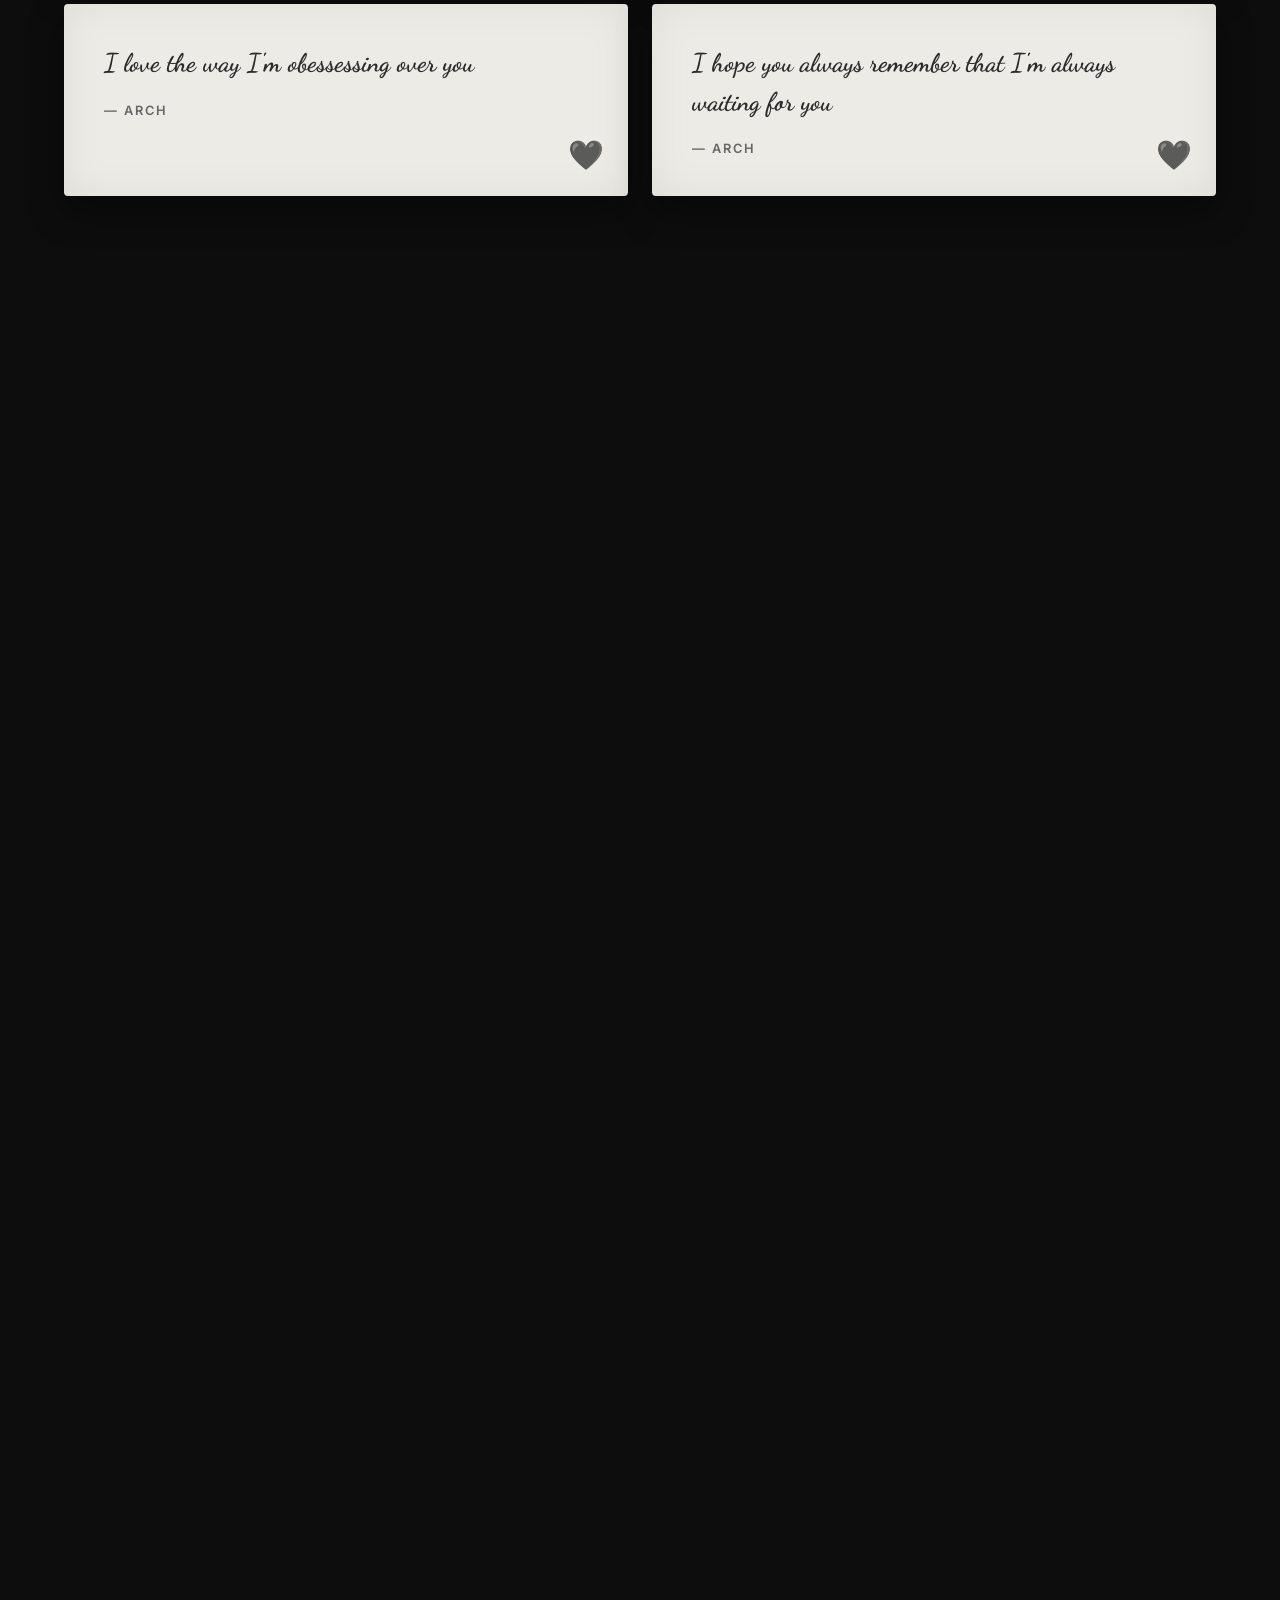
==== commit 4dd9af1b: "Update homepage.html" ====
--- a/homepage.html
+++ b/homepage.html
@@ -62,7 +62,7 @@
             <div class="polaroid-container">
                 <div class="polaroid">
                     <div class="photo-placeholder">
-                        <img src="/Resources/jehe.jpg" class="responsive-img">
+                        <img src="images/eto.gif" class="responsive-img">
                     </div>
                 </div>
             </div>
@@ -105,8 +105,8 @@
             </div>
             <div class="dark-card vibe-card">
                 <span class="vibe-icon">📸</span>
-                <h3>Film Photography</h3>
-                <p>Embracing polaroids over flawless pixels. Every intentional grain, light leak, and soft shadow tells the real story.</p>
+                <h3>Taking Photos</h3>
+                <p>You make me realize how important taking photos are, Thank you for every moments that you spent with me and I'm lucky to have a photo to look back. </p>
             </div>
             <div class="dark-card vibe-card">
                 <span class="vibe-icon">🕯️</span>
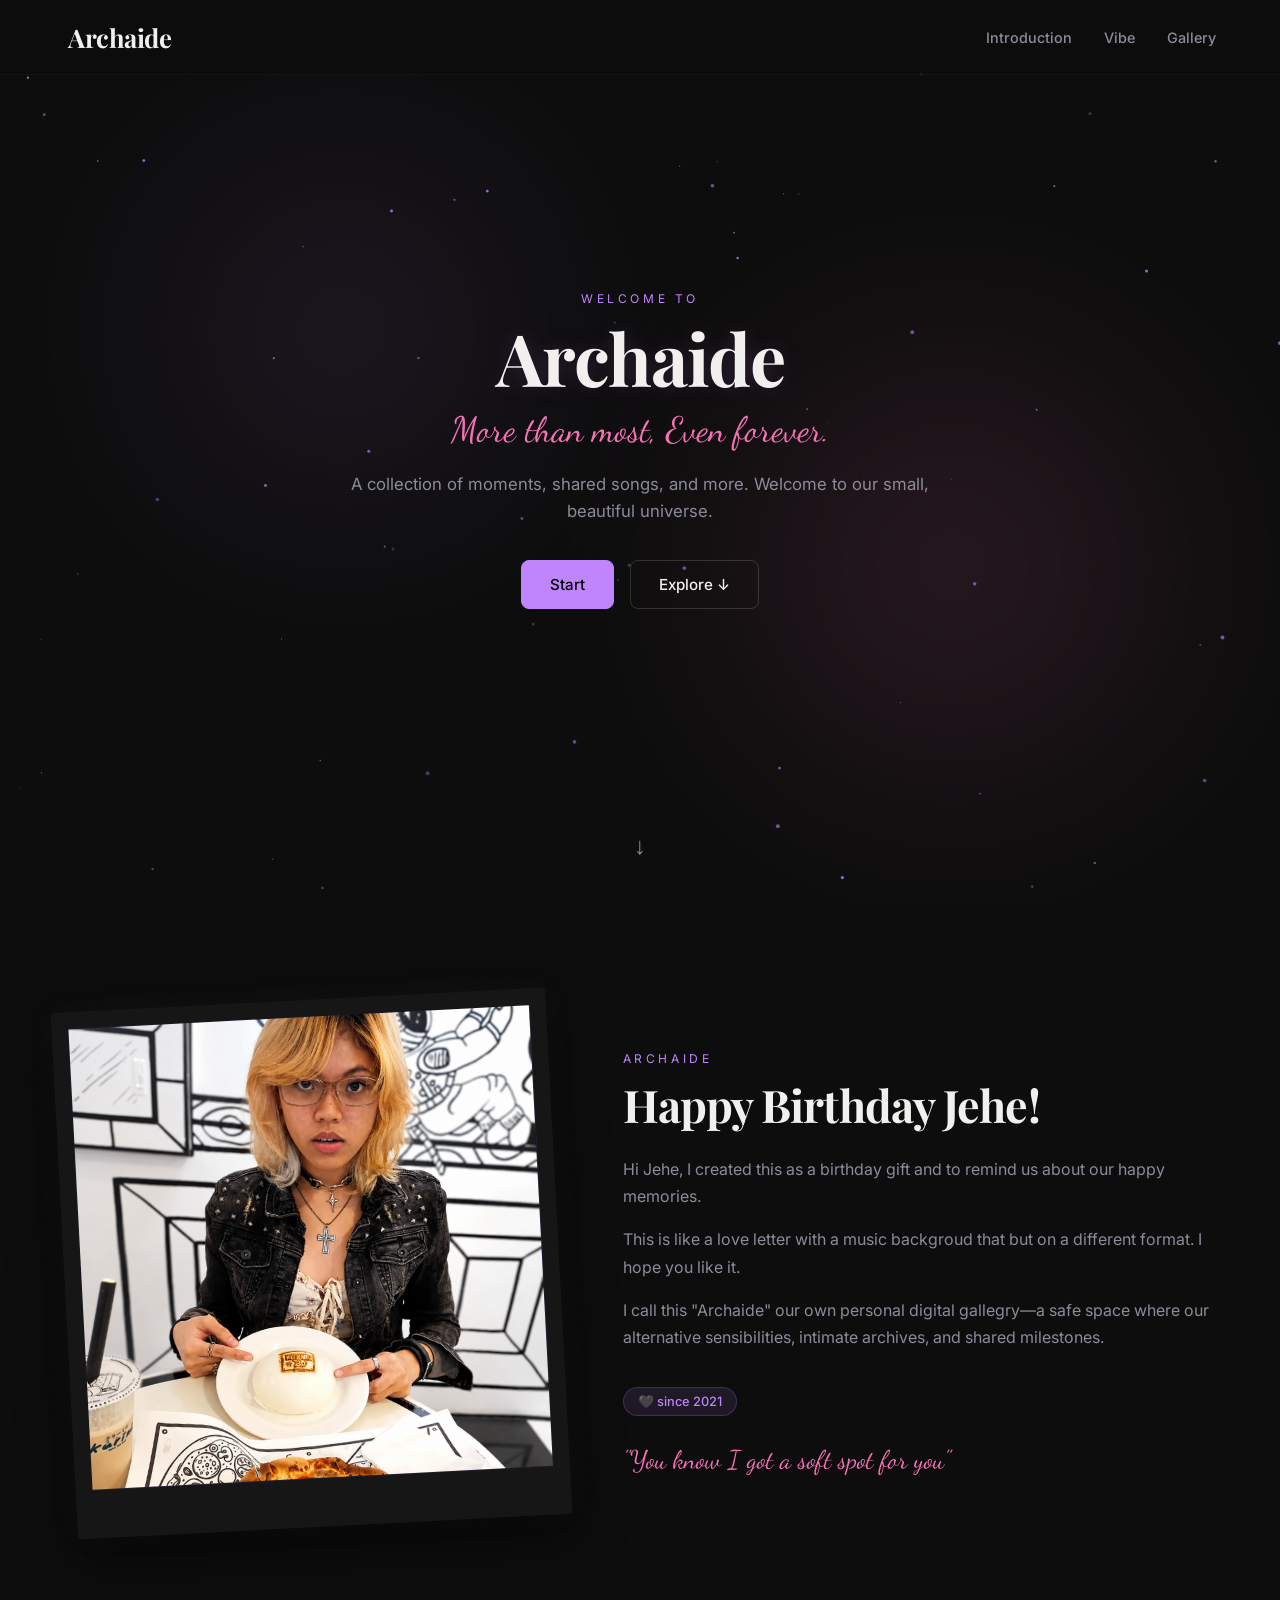
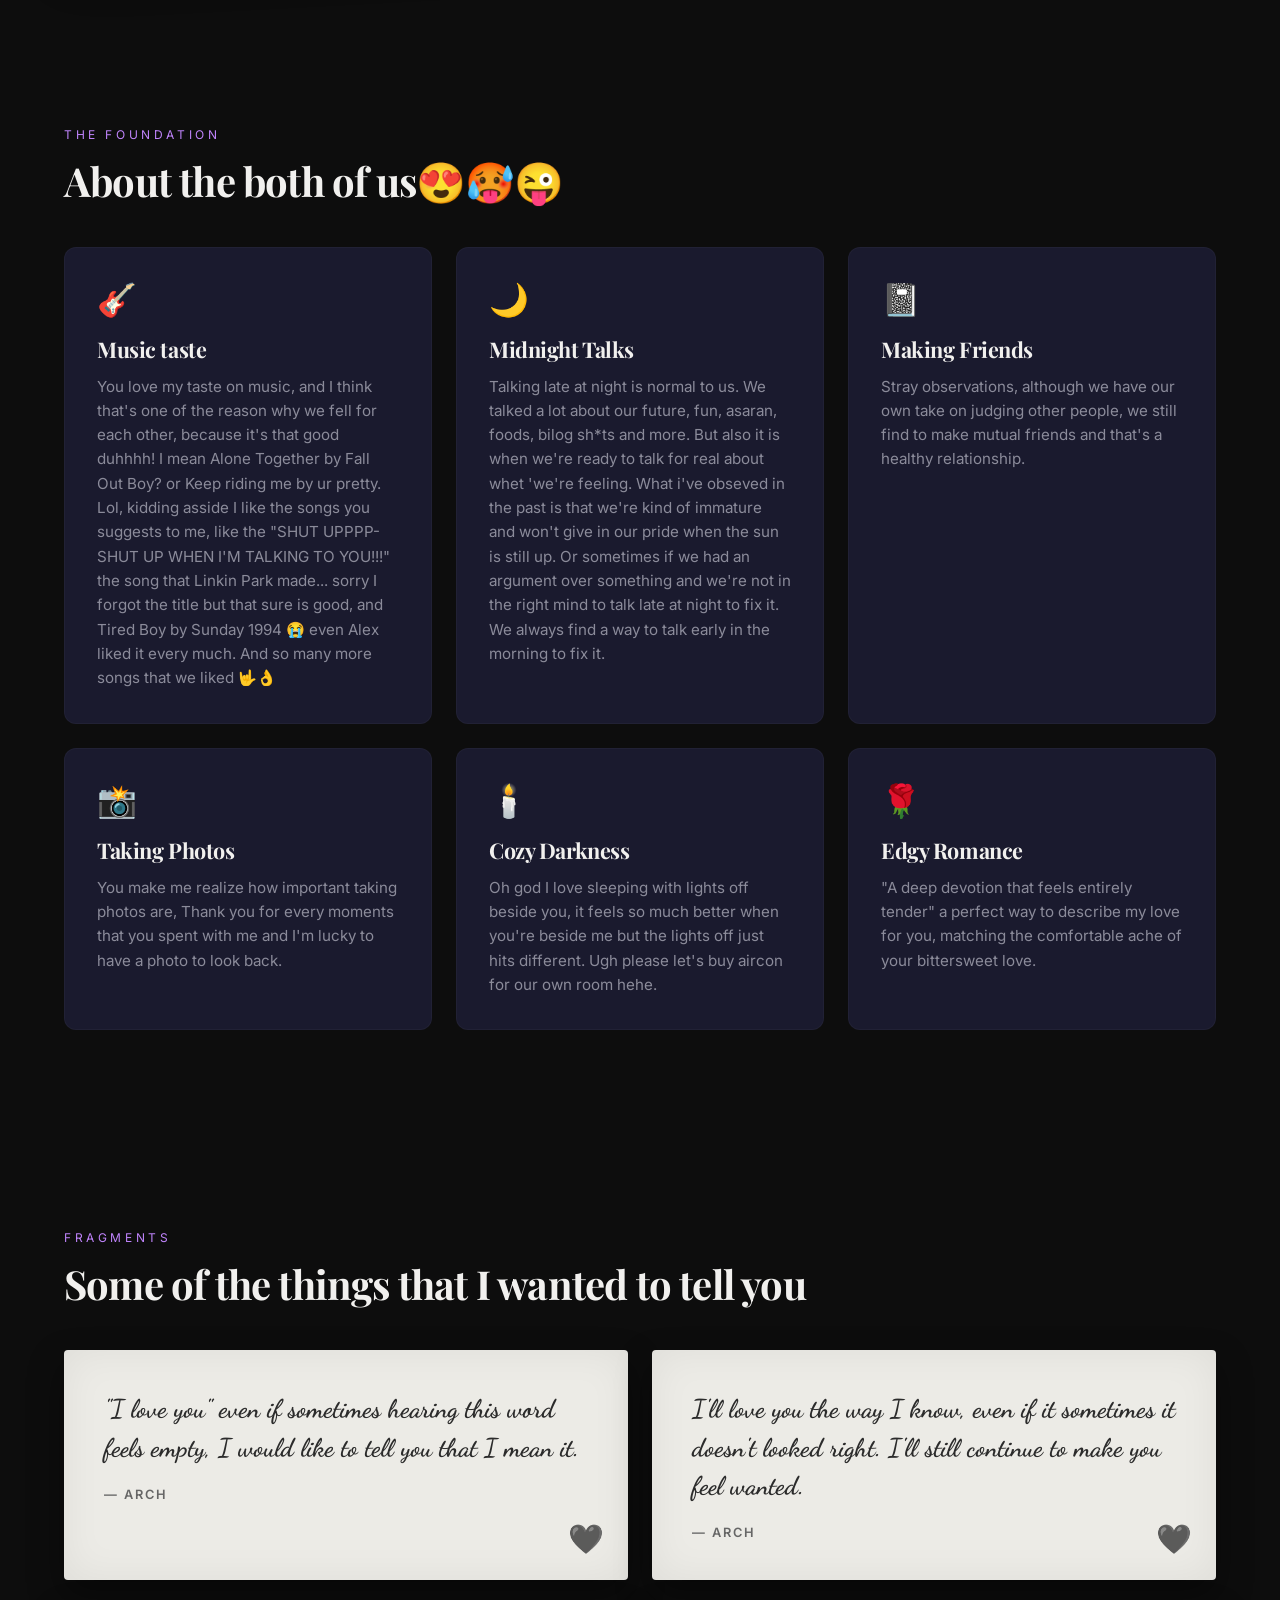
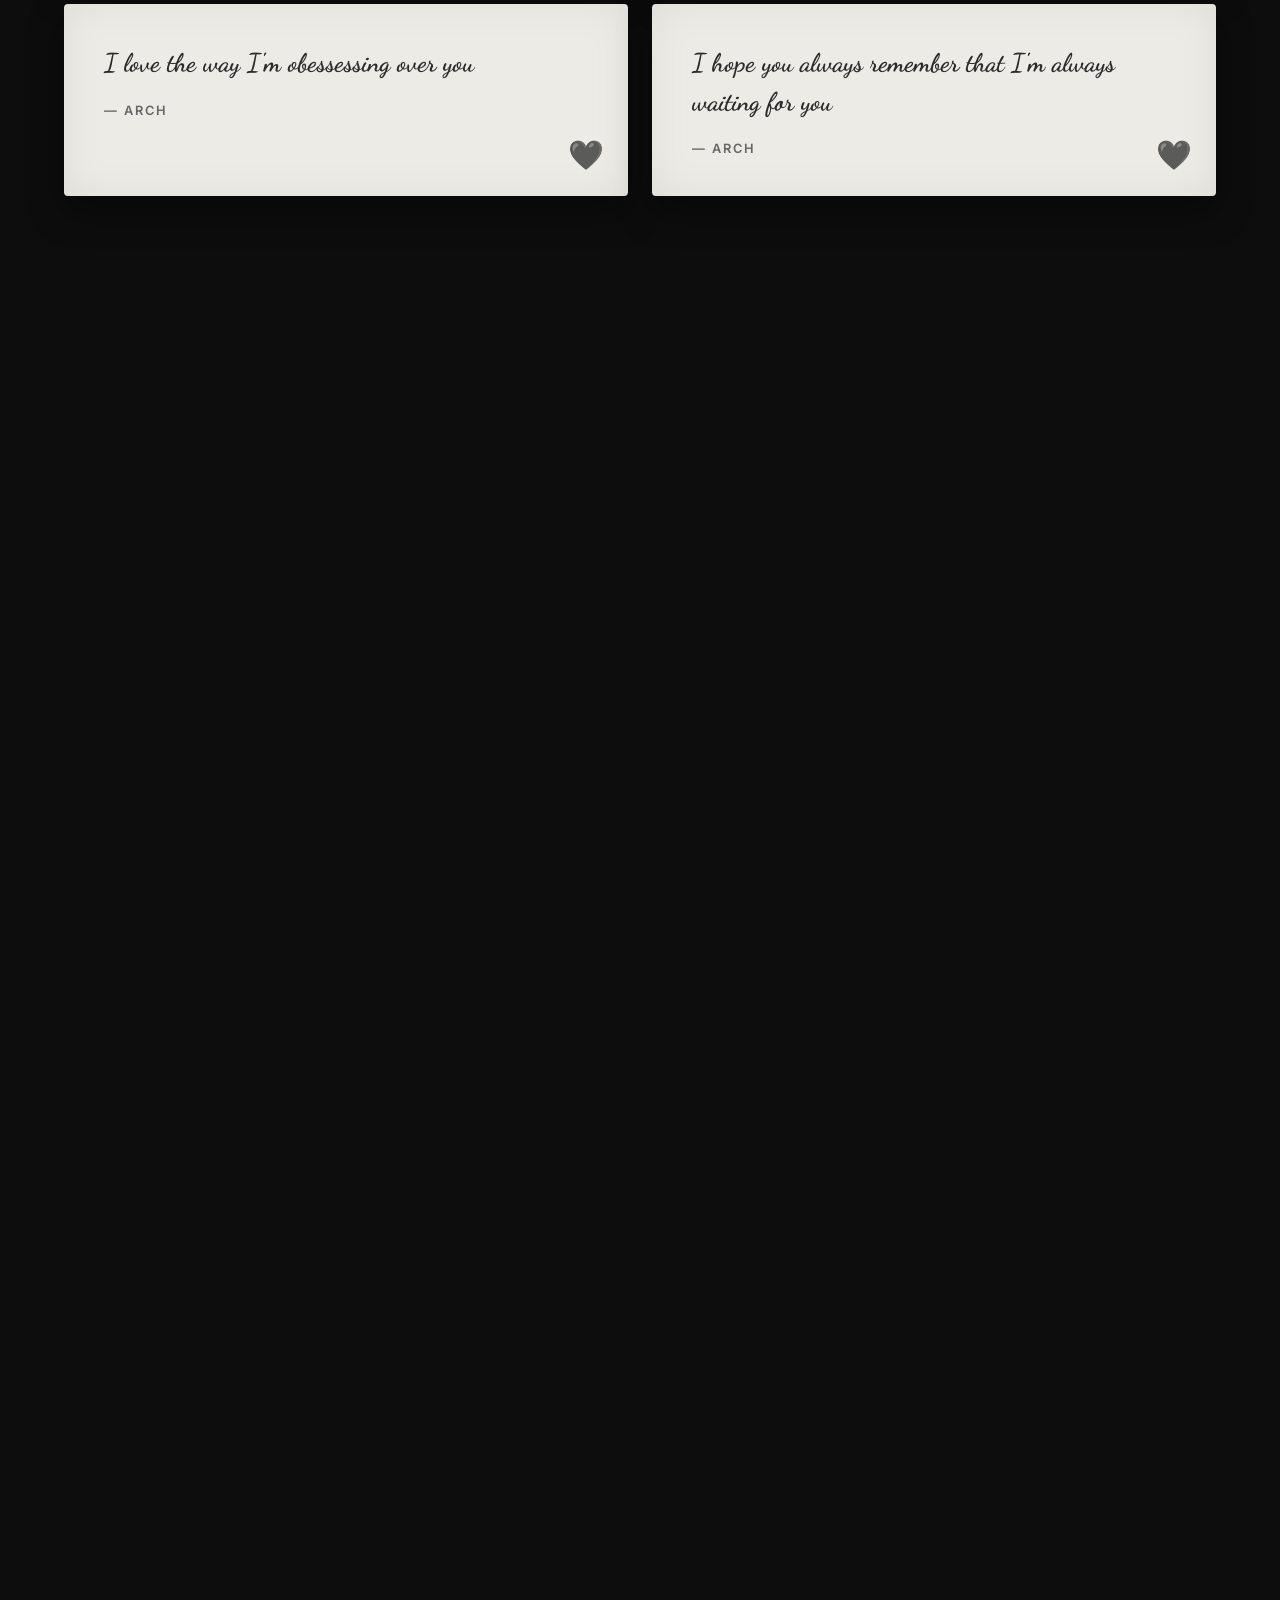
==== commit 2c24064c: "Update image source in about section" ====
--- a/homepage.html
+++ b/homepage.html
@@ -62,7 +62,7 @@
             <div class="polaroid-container">
                 <div class="polaroid">
                     <div class="photo-placeholder">
-                        <img src="images/eto.gif" class="responsive-img">
+                        <img src="images/good ulala.png" class="responsive-img">
                     </div>
                 </div>
             </div>
